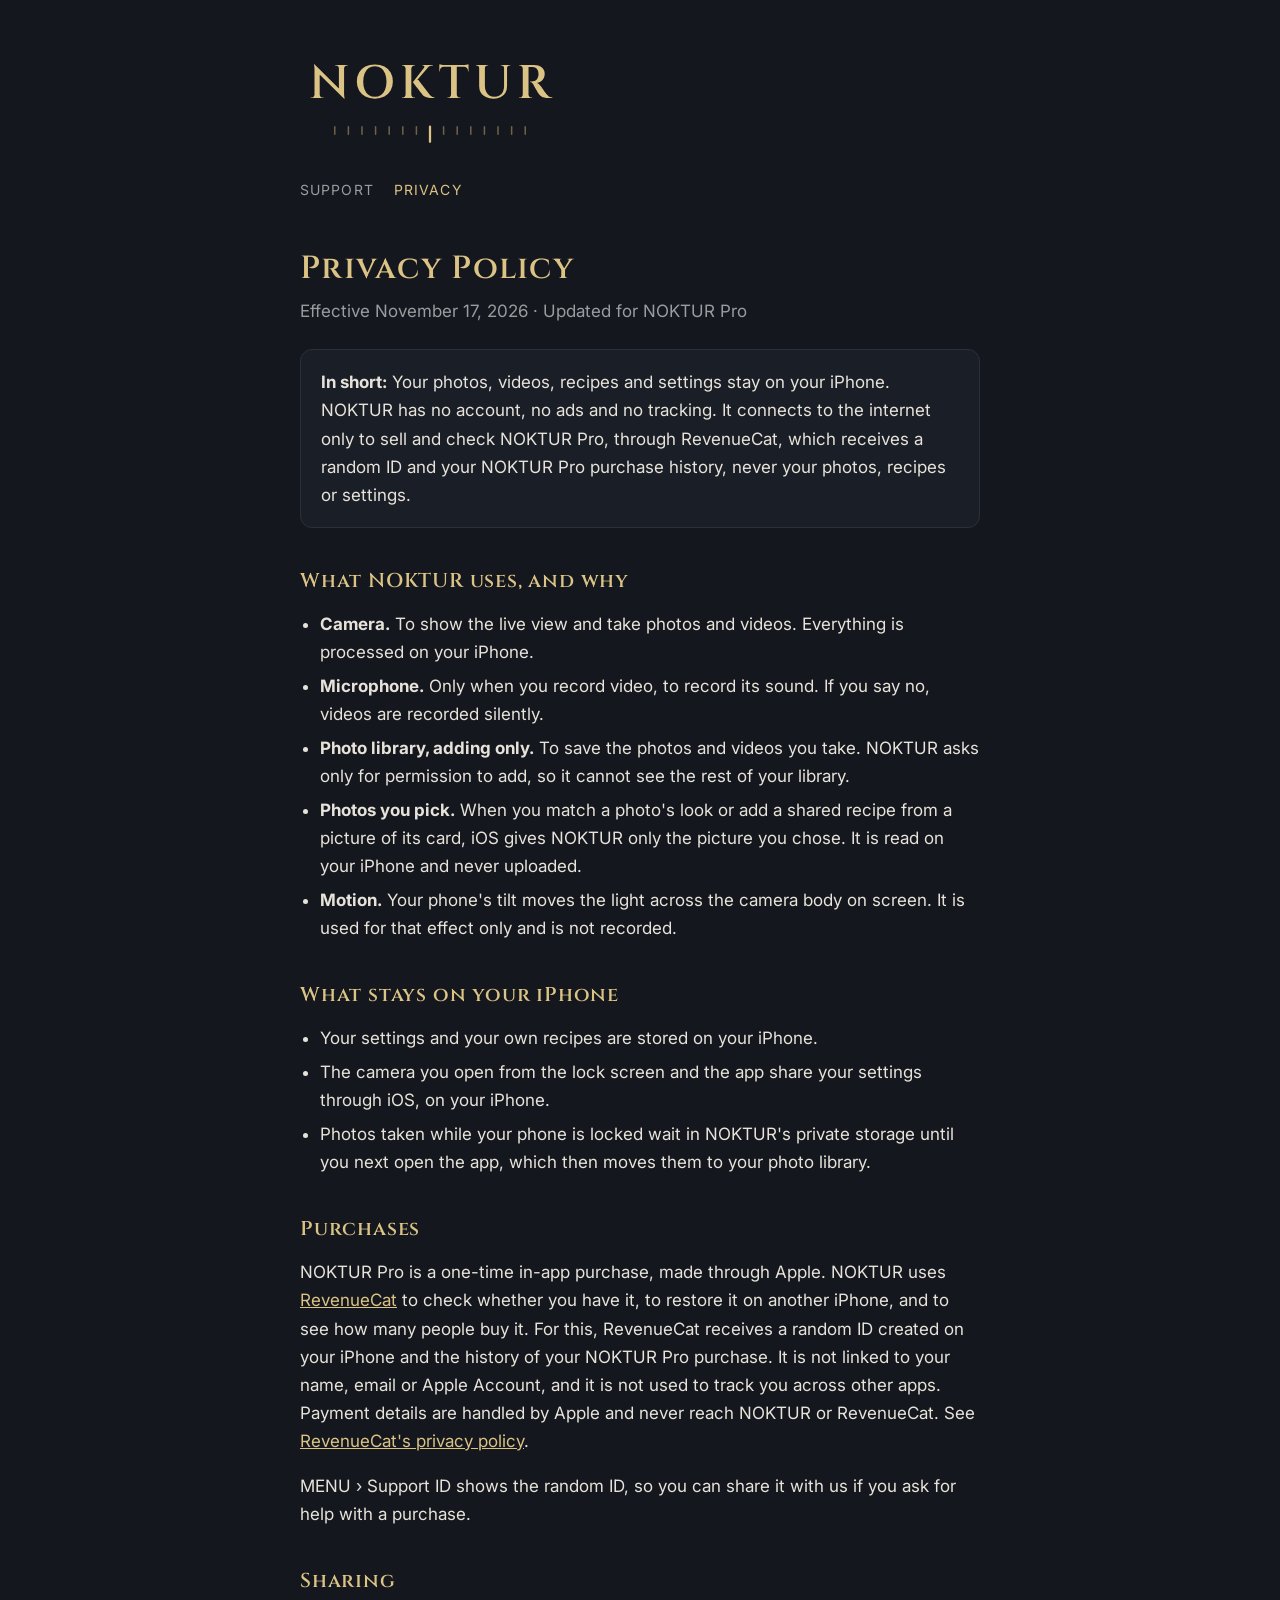
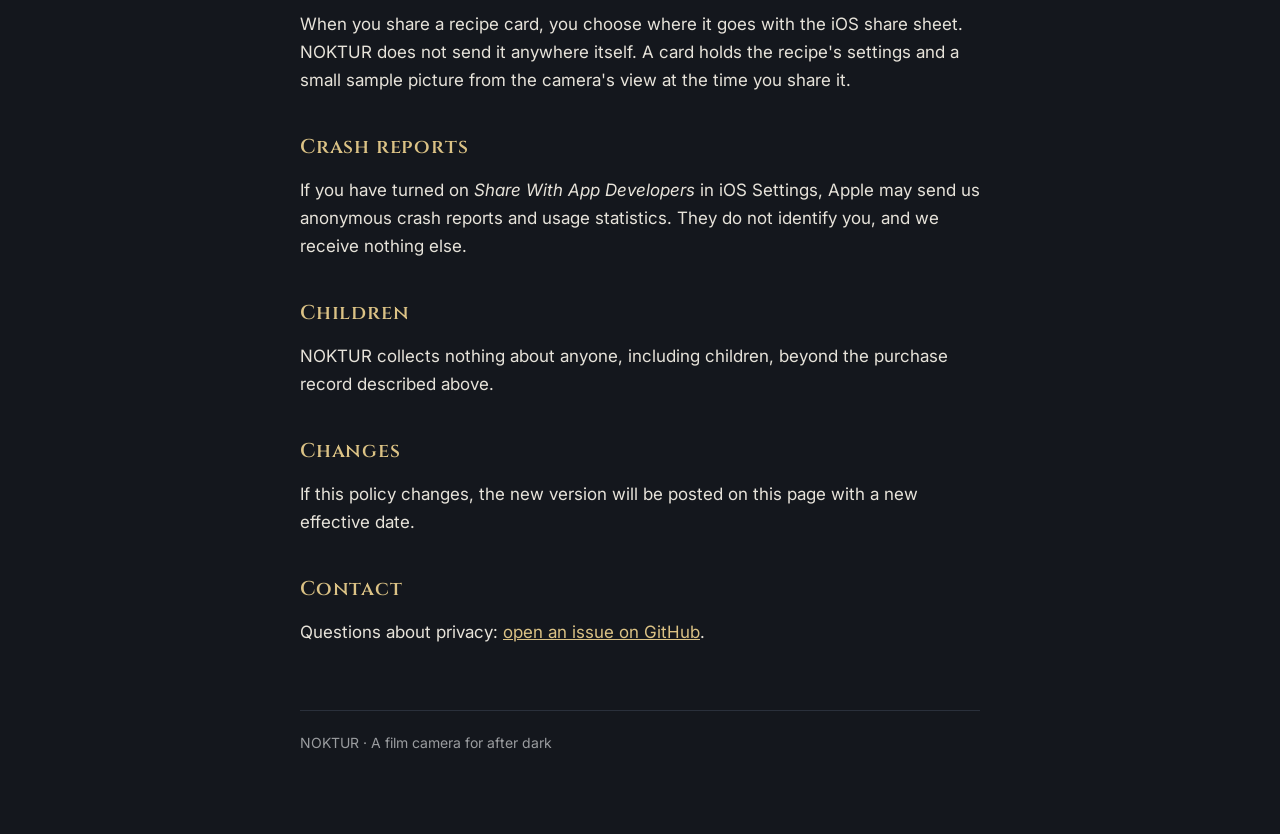
==== privacy/index.html @ 9f929ca4 "Privacy policy: NOKTUR Pro purchases through RevenueCat Co-Authored-By: Claude Opus 5.5 <noreply@ant" ====
<!doctype html>
<html lang="en">
<head>
<meta charset="utf-8">
<meta name="viewport" content="width=device-width, initial-scale=1, viewport-fit=cover">
<title>Privacy Policy · NOKTUR</title>
<meta name="description" content="Your photos, videos, recipes and settings stay on your iPhone. NOKTUR goes online only to sell NOKTUR Pro.">
<link rel="preconnect" href="https://fonts.googleapis.com">
<link rel="stylesheet" href="https://fonts.googleapis.com/css2?family=Cinzel:wght@600&family=Inter:wght@400;600&display=swap">
<link rel="stylesheet" href="../style.css">
</head>
<body>
<main>
  <header>
    <a href="../"><img src="../logo.svg" alt="NOKTUR"></a>
    <nav><a href="../">Support</a><a href="./" aria-current="page">Privacy</a></nav>
  </header>

  <h1>Privacy Policy</h1>
  <p class="lede">Effective November 17, 2026 · Updated for NOKTUR Pro</p>

  <div class="card"><p><strong>In short:</strong> Your photos, videos, recipes and settings stay on your iPhone. NOKTUR has no account, no ads and no tracking. It connects to the internet only to sell and check NOKTUR Pro, through RevenueCat, which receives a random ID and your NOKTUR Pro purchase history, never your photos, recipes or settings.</p></div>

  <h2>What NOKTUR uses, and why</h2>
  <ul>
    <li><strong>Camera.</strong> To show the live view and take photos and videos. Everything is processed on your iPhone.</li>
    <li><strong>Microphone.</strong> Only when you record video, to record its sound. If you say no, videos are recorded silently.</li>
    <li><strong>Photo library, adding only.</strong> To save the photos and videos you take. NOKTUR asks only for permission to add, so it cannot see the rest of your library.</li>
    <li><strong>Photos you pick.</strong> When you match a photo's look or add a shared recipe from a picture of its card, iOS gives NOKTUR only the picture you chose. It is read on your iPhone and never uploaded.</li>
    <li><strong>Motion.</strong> Your phone's tilt moves the light across the camera body on screen. It is used for that effect only and is not recorded.</li>
  </ul>

  <h2>What stays on your iPhone</h2>
  <ul>
    <li>Your settings and your own recipes are stored on your iPhone.</li>
    <li>The camera you open from the lock screen and the app share your settings through iOS, on your iPhone.</li>
    <li>Photos taken while your phone is locked wait in NOKTUR's private storage until you next open the app, which then moves them to your photo library.</li>
  </ul>

  <h2>Purchases</h2>
  <p>NOKTUR Pro is a one-time in-app purchase, made through Apple. NOKTUR uses <a href="https://www.revenuecat.com">RevenueCat</a> to check whether you have it, to restore it on another iPhone, and to see how many people buy it. For this, RevenueCat receives a random ID created on your iPhone and the history of your NOKTUR Pro purchase. It is not linked to your name, email or Apple Account, and it is not used to track you across other apps. Payment details are handled by Apple and never reach NOKTUR or RevenueCat. See <a href="https://www.revenuecat.com/privacy">RevenueCat's privacy policy</a>.</p>
  <p>MENU › Support ID shows the random ID, so you can share it with us if you ask for help with a purchase.</p>

  <h2>Sharing</h2>
  <p>When you share a recipe card, you choose where it goes with the iOS share sheet. NOKTUR does not send it anywhere itself. A card holds the recipe's settings and a small sample picture from the camera's view at the time you share it.</p>

  <h2>Crash reports</h2>
  <p>If you have turned on <em>Share With App Developers</em> in iOS Settings, Apple may send us anonymous crash reports and usage statistics. They do not identify you, and we receive nothing else.</p>

  <h2>Children</h2>
  <p>NOKTUR collects nothing about anyone, including children, beyond the purchase record described above.</p>

  <h2>Changes</h2>
  <p>If this policy changes, the new version will be posted on this page with a new effective date.</p>

  <h2>Contact</h2>
  <p>Questions about privacy: <a href="https://github.com/MastinGood/noktur/issues">open an issue on GitHub</a>.</p>

  <footer>NOKTUR · A film camera for after dark</footer>
</main>
</body>
</html>
---- style.css ----
:root {
  --night: #14171D;
  --panel: #1A1E26;
  --line: #2A303B;
  --gold: #DBC285;
  --scale: #6E6448;
  --text: #E7E3DA;
  --muted: #9A9C9F;
}
* { box-sizing: border-box; }
html { background: var(--night); }
body {
  margin: 0;
  color: var(--text);
  font: 17px/1.65 "Inter", -apple-system, "Segoe UI", sans-serif;
  padding: 56px max(20px, env(safe-area-inset-left)) 80px max(20px, env(safe-area-inset-right));
}
main { max-width: 680px; margin: 0 auto; }
header { display: grid; gap: 18px; justify-items: start; margin-bottom: 48px; }
header img { width: min(260px, 70vw); height: auto; }
nav { display: flex; gap: 20px; font-size: 14px; letter-spacing: .08em; text-transform: uppercase; }
nav a { color: var(--muted); text-decoration: none; }
nav a[aria-current="page"], nav a:hover { color: var(--gold); }
h1, h2 { font-family: "Cinzel", Georgia, serif; font-weight: 600; color: var(--gold); letter-spacing: .04em; line-height: 1.25; }
h1 { font-size: 32px; margin: 0 0 8px; }
h2 { font-size: 20px; margin: 40px 0 8px; }
p, li { color: var(--text); }
.lede { color: var(--muted); margin-top: 0; }
ul { padding-left: 1.2em; }
li { margin: 6px 0; }
a { color: var(--gold); }
.card { background: var(--panel); border: 1px solid var(--line); border-radius: 12px; padding: 18px 20px; margin: 24px 0; }
.card p { margin: 0; }
footer { margin-top: 64px; padding-top: 20px; border-top: 1px solid var(--line); color: var(--muted); font-size: 14px; }
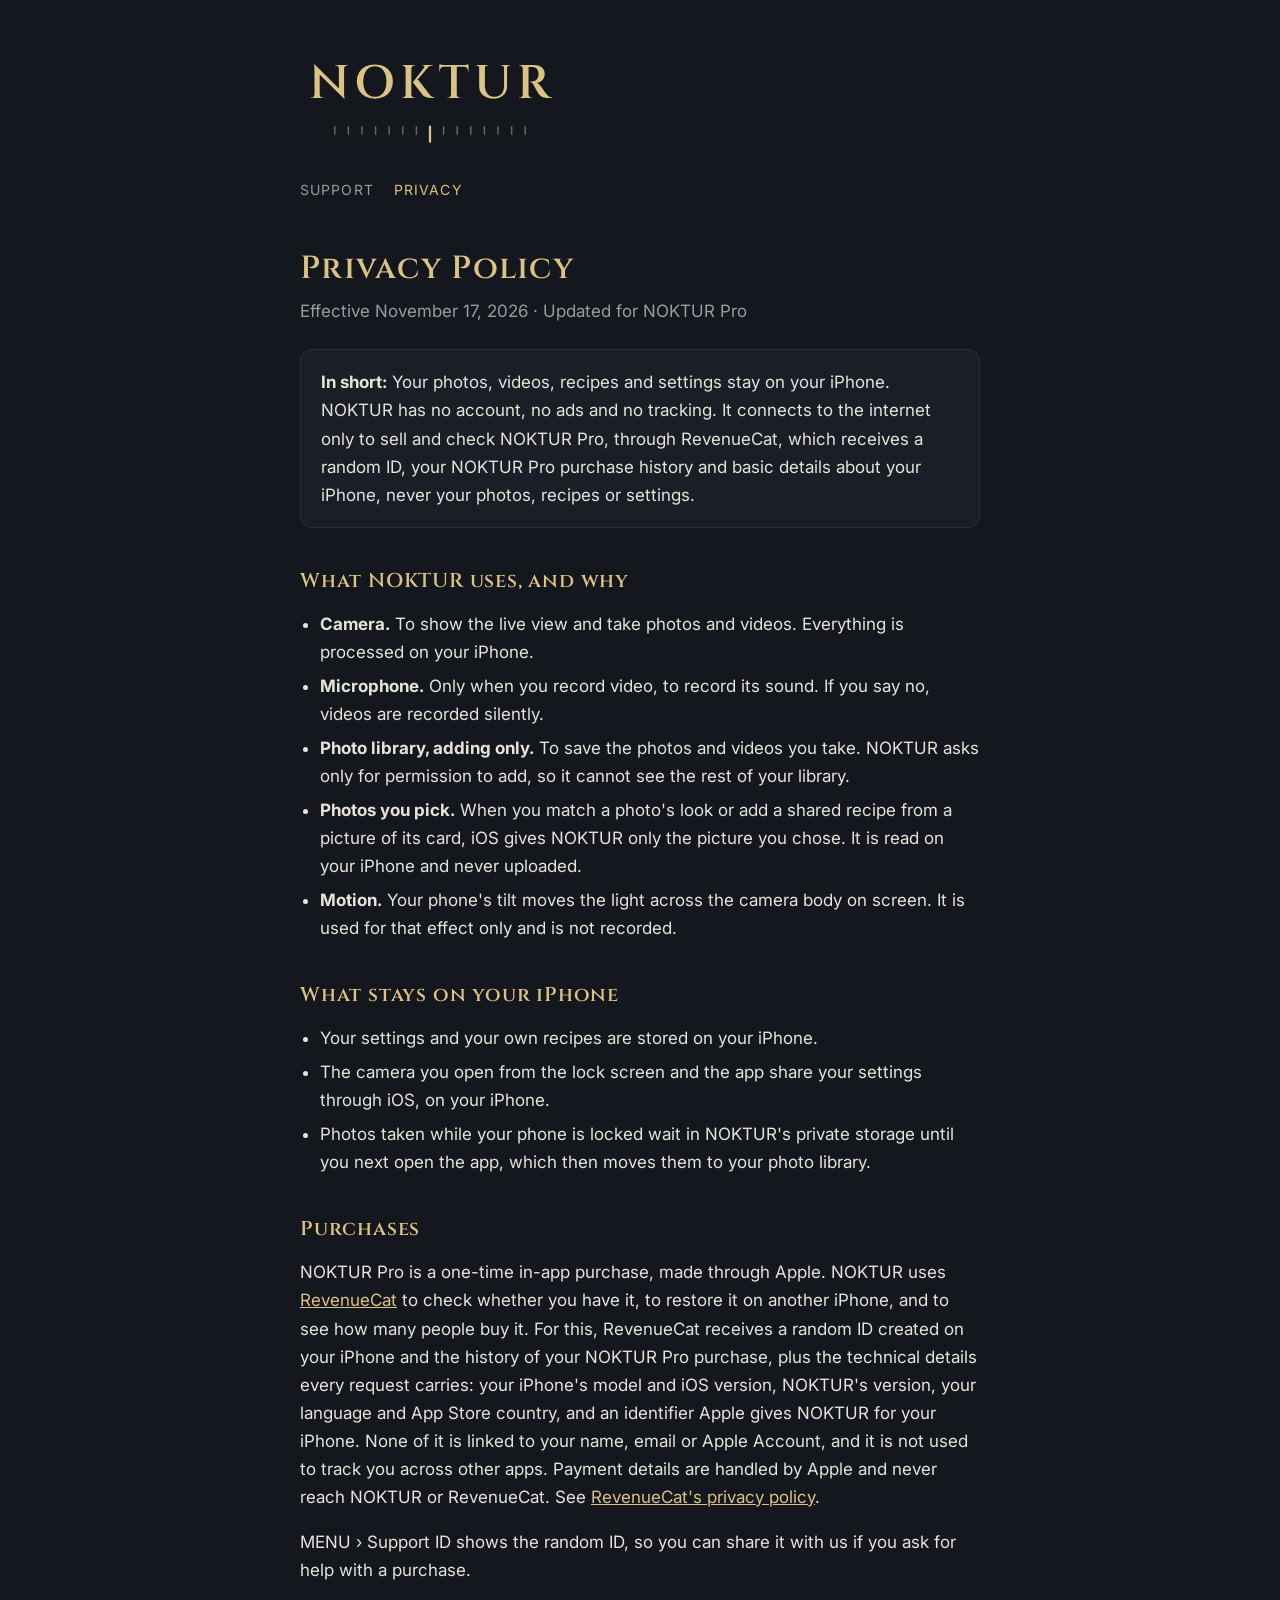
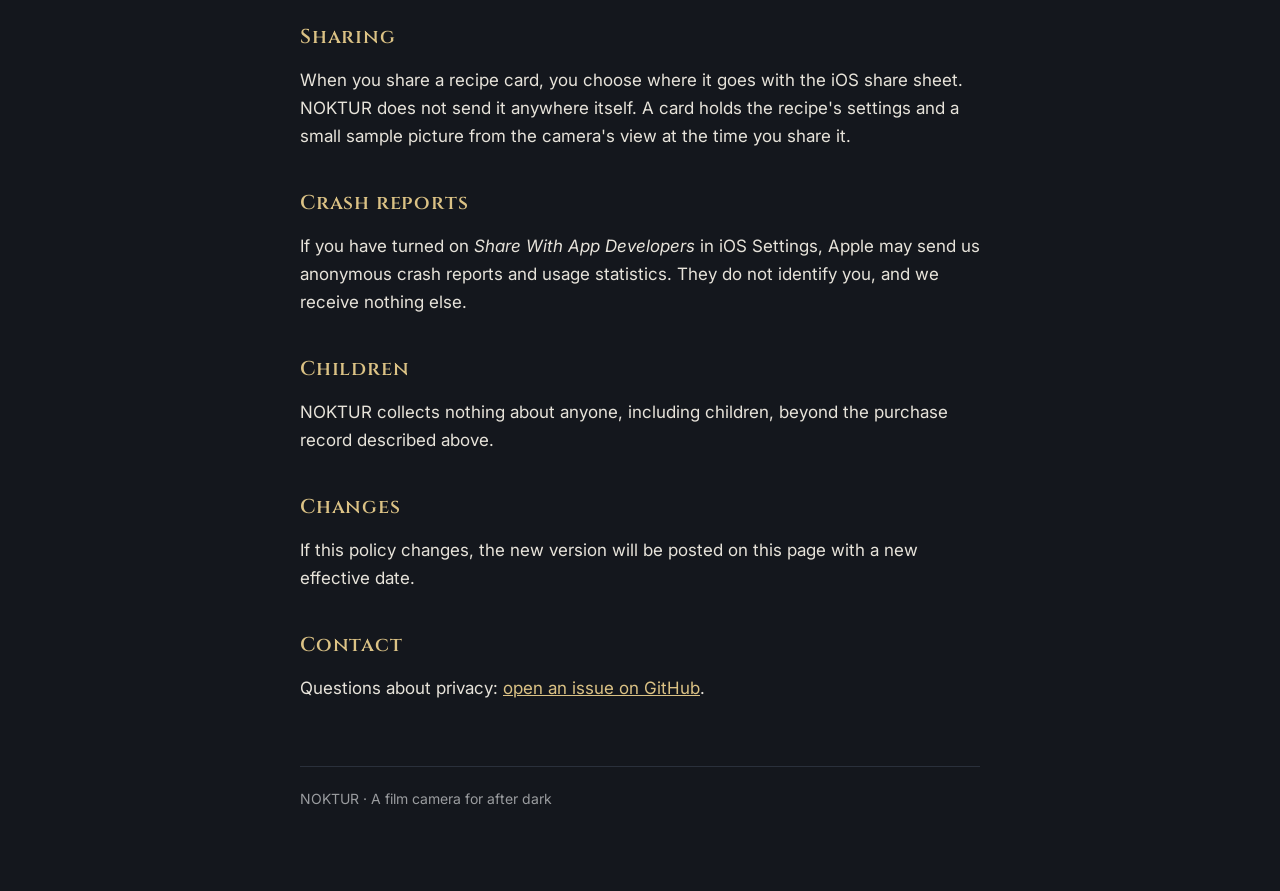
==== commit 5c0e3365: "Privacy policy: the device details RevenueCat receives; support: re-granting Pro Co-Authored-By: Cla" ====
--- a/privacy/index.html
+++ b/privacy/index.html
@@ -19,7 +19,7 @@
   <h1>Privacy Policy</h1>
   <p class="lede">Effective November 17, 2026 · Updated for NOKTUR Pro</p>
 
-  <div class="card"><p><strong>In short:</strong> Your photos, videos, recipes and settings stay on your iPhone. NOKTUR has no account, no ads and no tracking. It connects to the internet only to sell and check NOKTUR Pro, through RevenueCat, which receives a random ID and your NOKTUR Pro purchase history, never your photos, recipes or settings.</p></div>
+  <div class="card"><p><strong>In short:</strong> Your photos, videos, recipes and settings stay on your iPhone. NOKTUR has no account, no ads and no tracking. It connects to the internet only to sell and check NOKTUR Pro, through RevenueCat, which receives a random ID, your NOKTUR Pro purchase history and basic details about your iPhone, never your photos, recipes or settings.</p></div>
 
   <h2>What NOKTUR uses, and why</h2>
   <ul>
@@ -38,7 +38,7 @@
   </ul>
 
   <h2>Purchases</h2>
-  <p>NOKTUR Pro is a one-time in-app purchase, made through Apple. NOKTUR uses <a href="https://www.revenuecat.com">RevenueCat</a> to check whether you have it, to restore it on another iPhone, and to see how many people buy it. For this, RevenueCat receives a random ID created on your iPhone and the history of your NOKTUR Pro purchase. It is not linked to your name, email or Apple Account, and it is not used to track you across other apps. Payment details are handled by Apple and never reach NOKTUR or RevenueCat. See <a href="https://www.revenuecat.com/privacy">RevenueCat's privacy policy</a>.</p>
+  <p>NOKTUR Pro is a one-time in-app purchase, made through Apple. NOKTUR uses <a href="https://www.revenuecat.com">RevenueCat</a> to check whether you have it, to restore it on another iPhone, and to see how many people buy it. For this, RevenueCat receives a random ID created on your iPhone and the history of your NOKTUR Pro purchase, plus the technical details every request carries: your iPhone's model and iOS version, NOKTUR's version, your language and App Store country, and an identifier Apple gives NOKTUR for your iPhone. None of it is linked to your name, email or Apple Account, and it is not used to track you across other apps. Payment details are handled by Apple and never reach NOKTUR or RevenueCat. See <a href="https://www.revenuecat.com/privacy">RevenueCat's privacy policy</a>.</p>
   <p>MENU › Support ID shows the random ID, so you can share it with us if you ask for help with a purchase.</p>
 
   <h2>Sharing</h2>
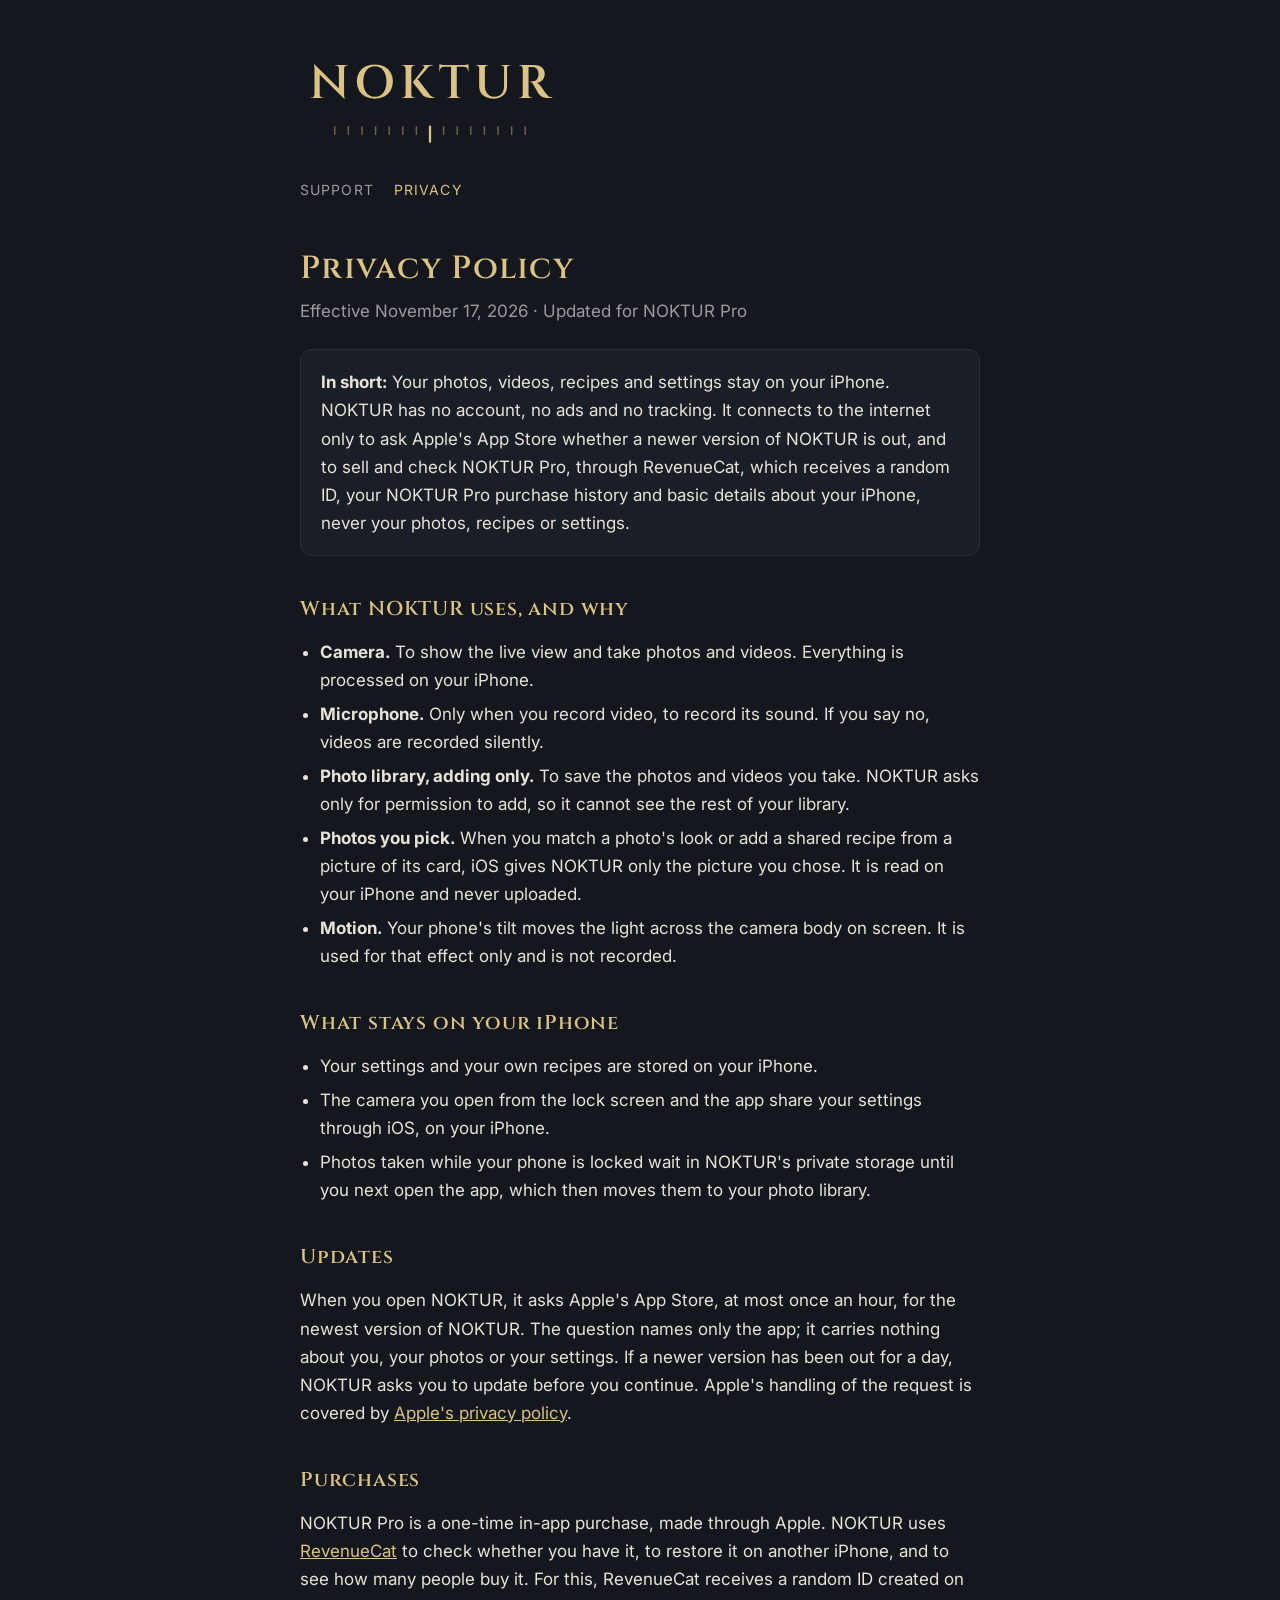
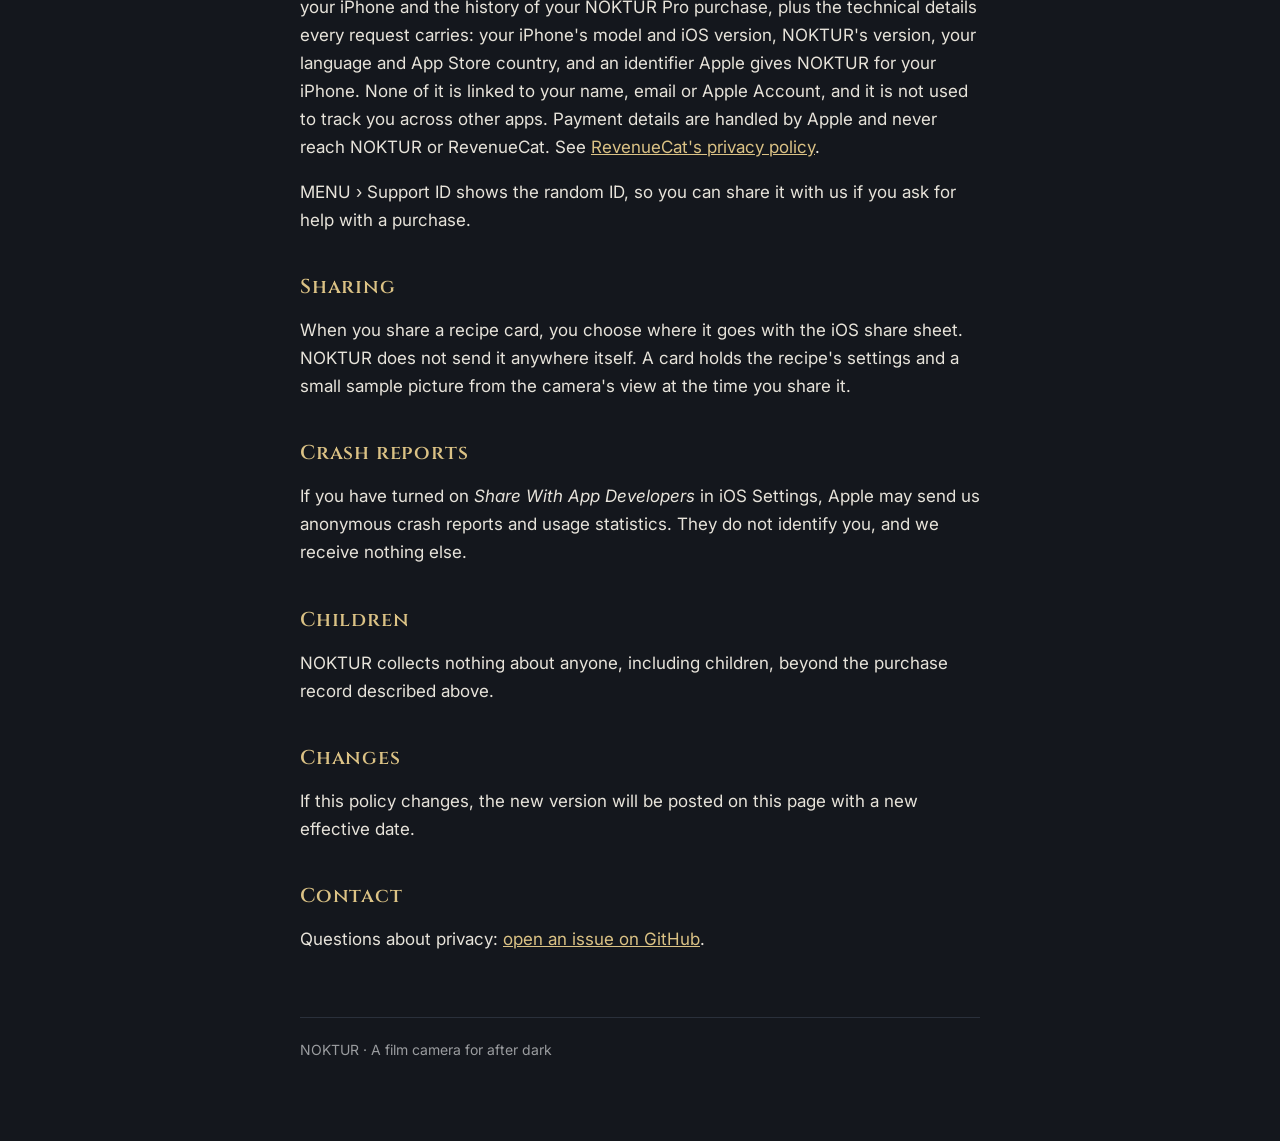
==== commit e91bedf0: "Privacy policy: NOKTUR asks the App Store for a newer version" ====
--- a/privacy/index.html
+++ b/privacy/index.html
@@ -19,7 +19,7 @@
   <h1>Privacy Policy</h1>
   <p class="lede">Effective November 17, 2026 · Updated for NOKTUR Pro</p>
 
-  <div class="card"><p><strong>In short:</strong> Your photos, videos, recipes and settings stay on your iPhone. NOKTUR has no account, no ads and no tracking. It connects to the internet only to sell and check NOKTUR Pro, through RevenueCat, which receives a random ID, your NOKTUR Pro purchase history and basic details about your iPhone, never your photos, recipes or settings.</p></div>
+  <div class="card"><p><strong>In short:</strong> Your photos, videos, recipes and settings stay on your iPhone. NOKTUR has no account, no ads and no tracking. It connects to the internet only to ask Apple's App Store whether a newer version of NOKTUR is out, and to sell and check NOKTUR Pro, through RevenueCat, which receives a random ID, your NOKTUR Pro purchase history and basic details about your iPhone, never your photos, recipes or settings.</p></div>
 
   <h2>What NOKTUR uses, and why</h2>
   <ul>
@@ -36,6 +36,9 @@
     <li>The camera you open from the lock screen and the app share your settings through iOS, on your iPhone.</li>
     <li>Photos taken while your phone is locked wait in NOKTUR's private storage until you next open the app, which then moves them to your photo library.</li>
   </ul>
+
+  <h2>Updates</h2>
+  <p>When you open NOKTUR, it asks Apple's App Store, at most once an hour, for the newest version of NOKTUR. The question names only the app; it carries nothing about you, your photos or your settings. If a newer version has been out for a day, NOKTUR asks you to update before you continue. Apple's handling of the request is covered by <a href="https://www.apple.com/legal/privacy/">Apple's privacy policy</a>.</p>
 
   <h2>Purchases</h2>
   <p>NOKTUR Pro is a one-time in-app purchase, made through Apple. NOKTUR uses <a href="https://www.revenuecat.com">RevenueCat</a> to check whether you have it, to restore it on another iPhone, and to see how many people buy it. For this, RevenueCat receives a random ID created on your iPhone and the history of your NOKTUR Pro purchase, plus the technical details every request carries: your iPhone's model and iOS version, NOKTUR's version, your language and App Store country, and an identifier Apple gives NOKTUR for your iPhone. None of it is linked to your name, email or Apple Account, and it is not used to track you across other apps. Payment details are handled by Apple and never reach NOKTUR or RevenueCat. See <a href="https://www.revenuecat.com/privacy">RevenueCat's privacy policy</a>.</p>
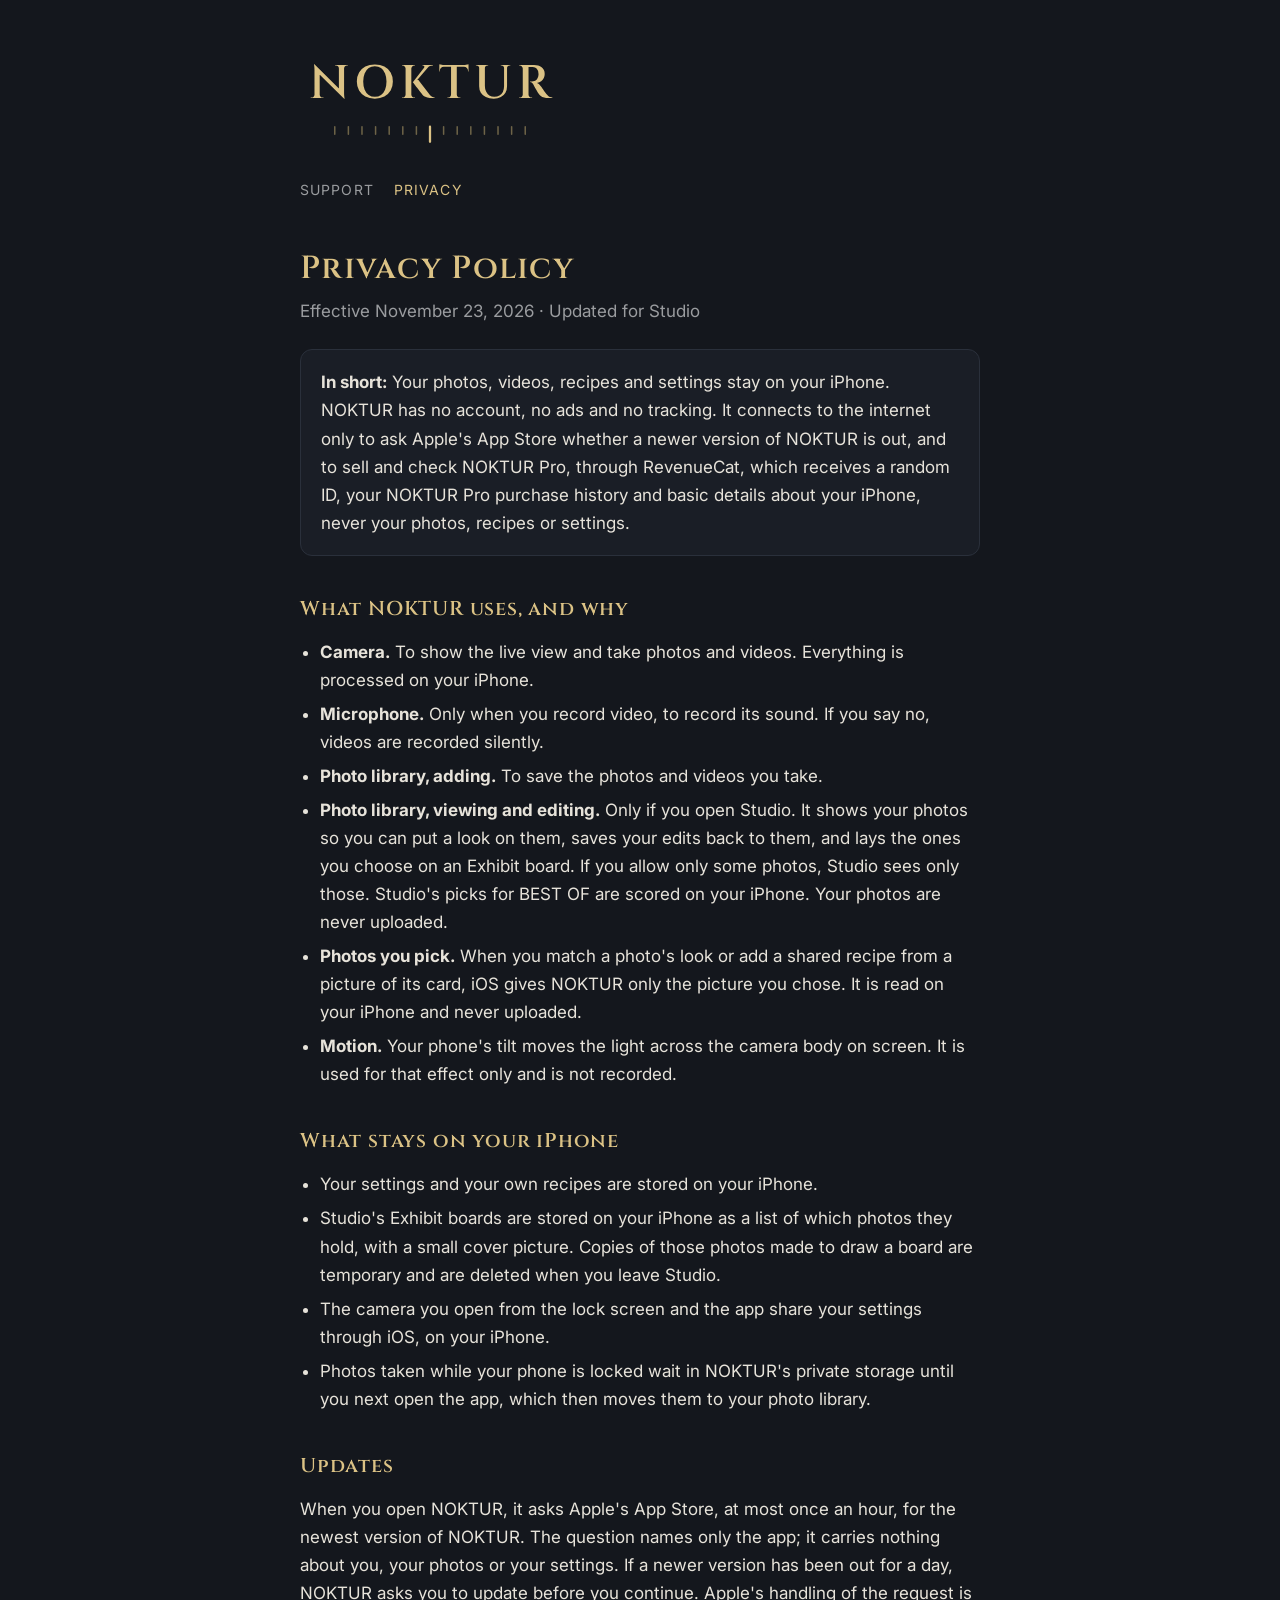
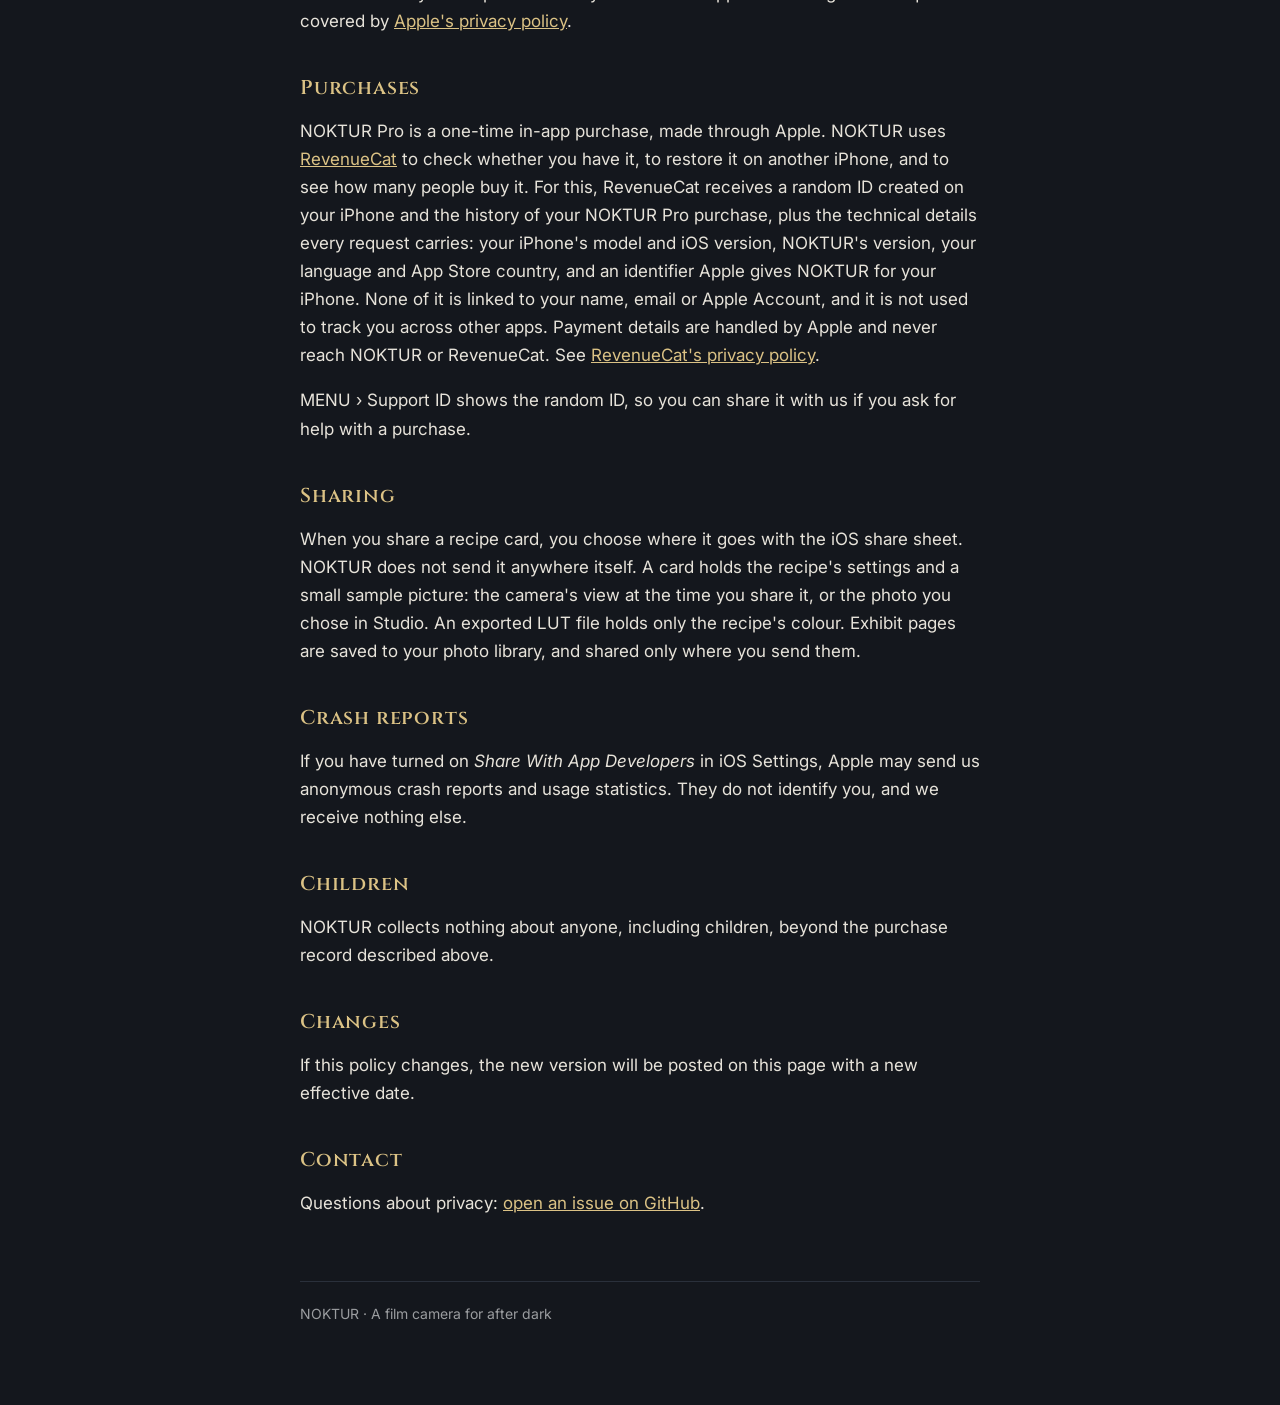
==== commit 83338d25: "Privacy policy: Studio views and edits the photo library on the iPhone Co-Authored-By: Claude Opus 5" ====
--- a/privacy/index.html
+++ b/privacy/index.html
@@ -17,7 +17,7 @@
   </header>
 
   <h1>Privacy Policy</h1>
-  <p class="lede">Effective November 17, 2026 · Updated for NOKTUR Pro</p>
+  <p class="lede">Effective November 23, 2026 · Updated for Studio</p>
 
   <div class="card"><p><strong>In short:</strong> Your photos, videos, recipes and settings stay on your iPhone. NOKTUR has no account, no ads and no tracking. It connects to the internet only to ask Apple's App Store whether a newer version of NOKTUR is out, and to sell and check NOKTUR Pro, through RevenueCat, which receives a random ID, your NOKTUR Pro purchase history and basic details about your iPhone, never your photos, recipes or settings.</p></div>
 
@@ -25,7 +25,8 @@
   <ul>
     <li><strong>Camera.</strong> To show the live view and take photos and videos. Everything is processed on your iPhone.</li>
     <li><strong>Microphone.</strong> Only when you record video, to record its sound. If you say no, videos are recorded silently.</li>
-    <li><strong>Photo library, adding only.</strong> To save the photos and videos you take. NOKTUR asks only for permission to add, so it cannot see the rest of your library.</li>
+    <li><strong>Photo library, adding.</strong> To save the photos and videos you take.</li>
+    <li><strong>Photo library, viewing and editing.</strong> Only if you open Studio. It shows your photos so you can put a look on them, saves your edits back to them, and lays the ones you choose on an Exhibit board. If you allow only some photos, Studio sees only those. Studio's picks for BEST OF are scored on your iPhone. Your photos are never uploaded.</li>
     <li><strong>Photos you pick.</strong> When you match a photo's look or add a shared recipe from a picture of its card, iOS gives NOKTUR only the picture you chose. It is read on your iPhone and never uploaded.</li>
     <li><strong>Motion.</strong> Your phone's tilt moves the light across the camera body on screen. It is used for that effect only and is not recorded.</li>
   </ul>
@@ -33,6 +34,7 @@
   <h2>What stays on your iPhone</h2>
   <ul>
     <li>Your settings and your own recipes are stored on your iPhone.</li>
+    <li>Studio's Exhibit boards are stored on your iPhone as a list of which photos they hold, with a small cover picture. Copies of those photos made to draw a board are temporary and are deleted when you leave Studio.</li>
     <li>The camera you open from the lock screen and the app share your settings through iOS, on your iPhone.</li>
     <li>Photos taken while your phone is locked wait in NOKTUR's private storage until you next open the app, which then moves them to your photo library.</li>
   </ul>
@@ -45,7 +47,7 @@
   <p>MENU › Support ID shows the random ID, so you can share it with us if you ask for help with a purchase.</p>
 
   <h2>Sharing</h2>
-  <p>When you share a recipe card, you choose where it goes with the iOS share sheet. NOKTUR does not send it anywhere itself. A card holds the recipe's settings and a small sample picture from the camera's view at the time you share it.</p>
+  <p>When you share a recipe card, you choose where it goes with the iOS share sheet. NOKTUR does not send it anywhere itself. A card holds the recipe's settings and a small sample picture: the camera's view at the time you share it, or the photo you chose in Studio. An exported LUT file holds only the recipe's colour. Exhibit pages are saved to your photo library, and shared only where you send them.</p>
 
   <h2>Crash reports</h2>
   <p>If you have turned on <em>Share With App Developers</em> in iOS Settings, Apple may send us anonymous crash reports and usage statistics. They do not identify you, and we receive nothing else.</p>
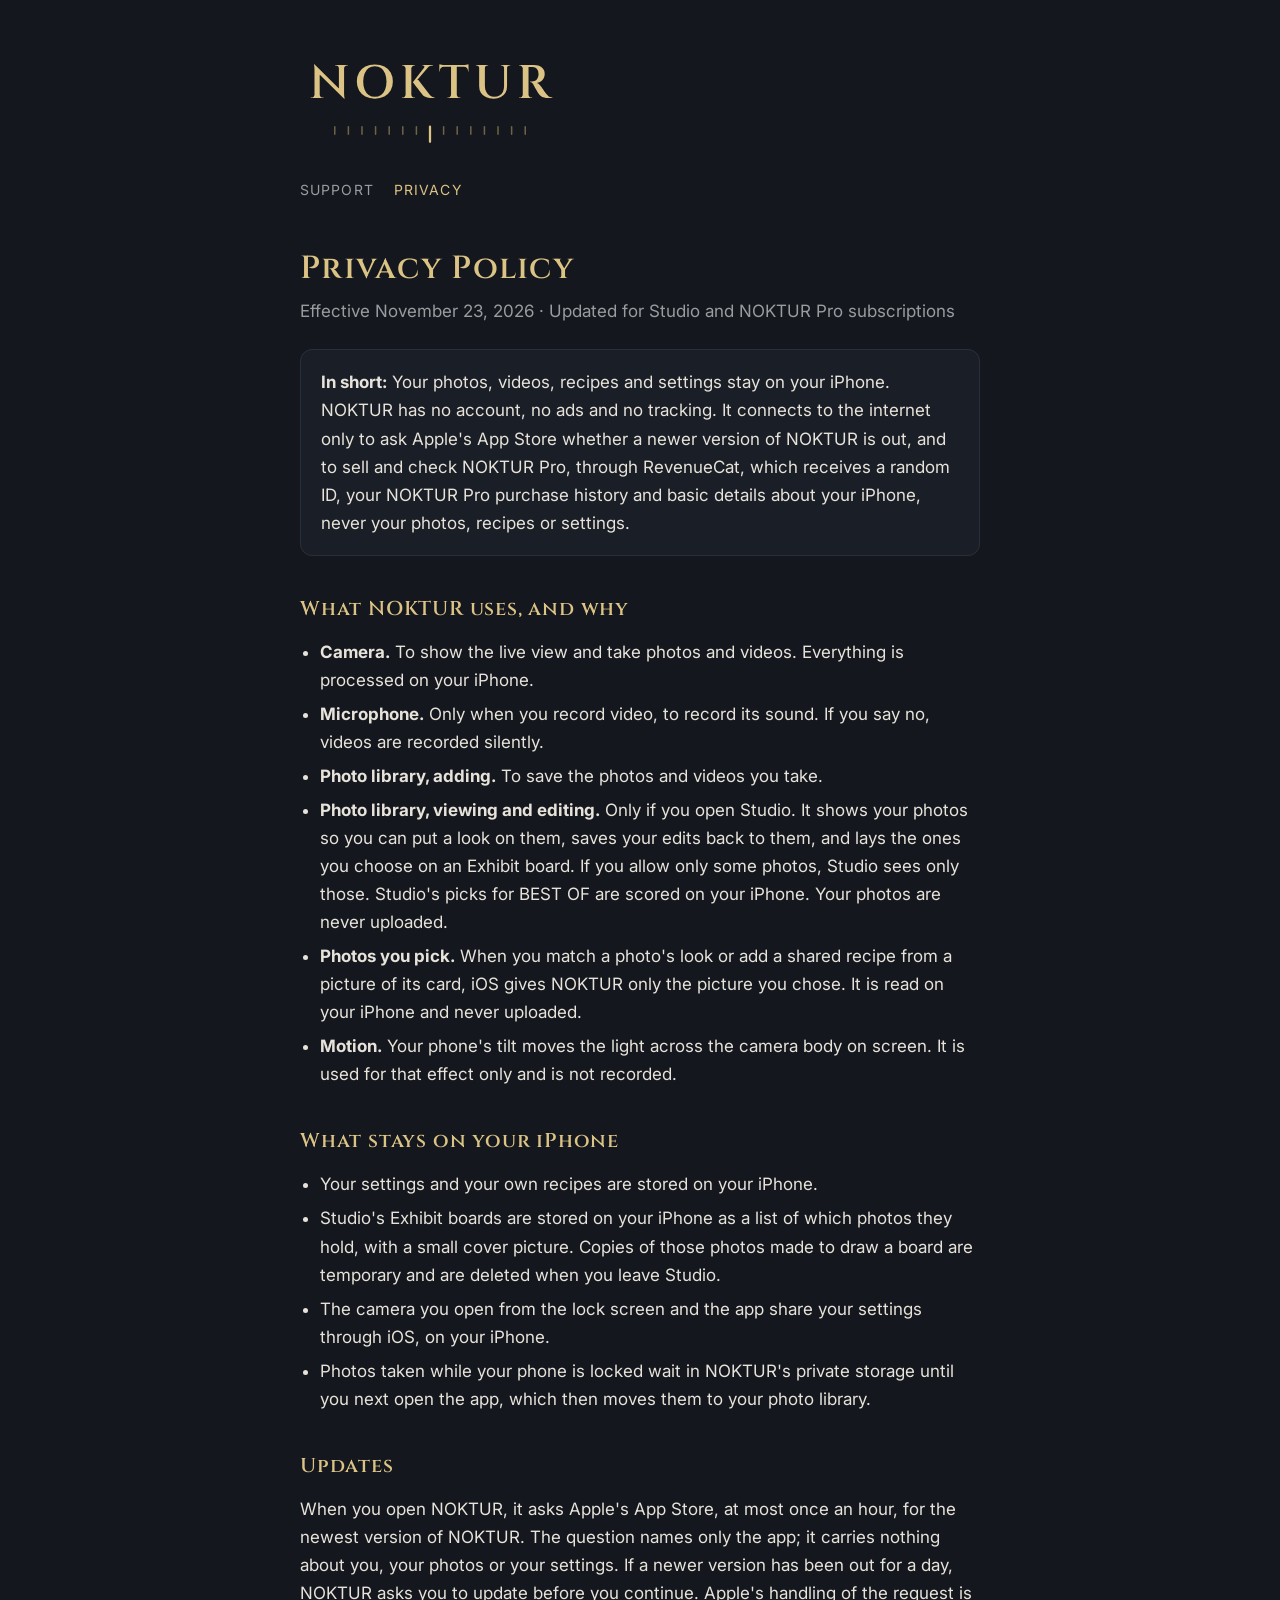
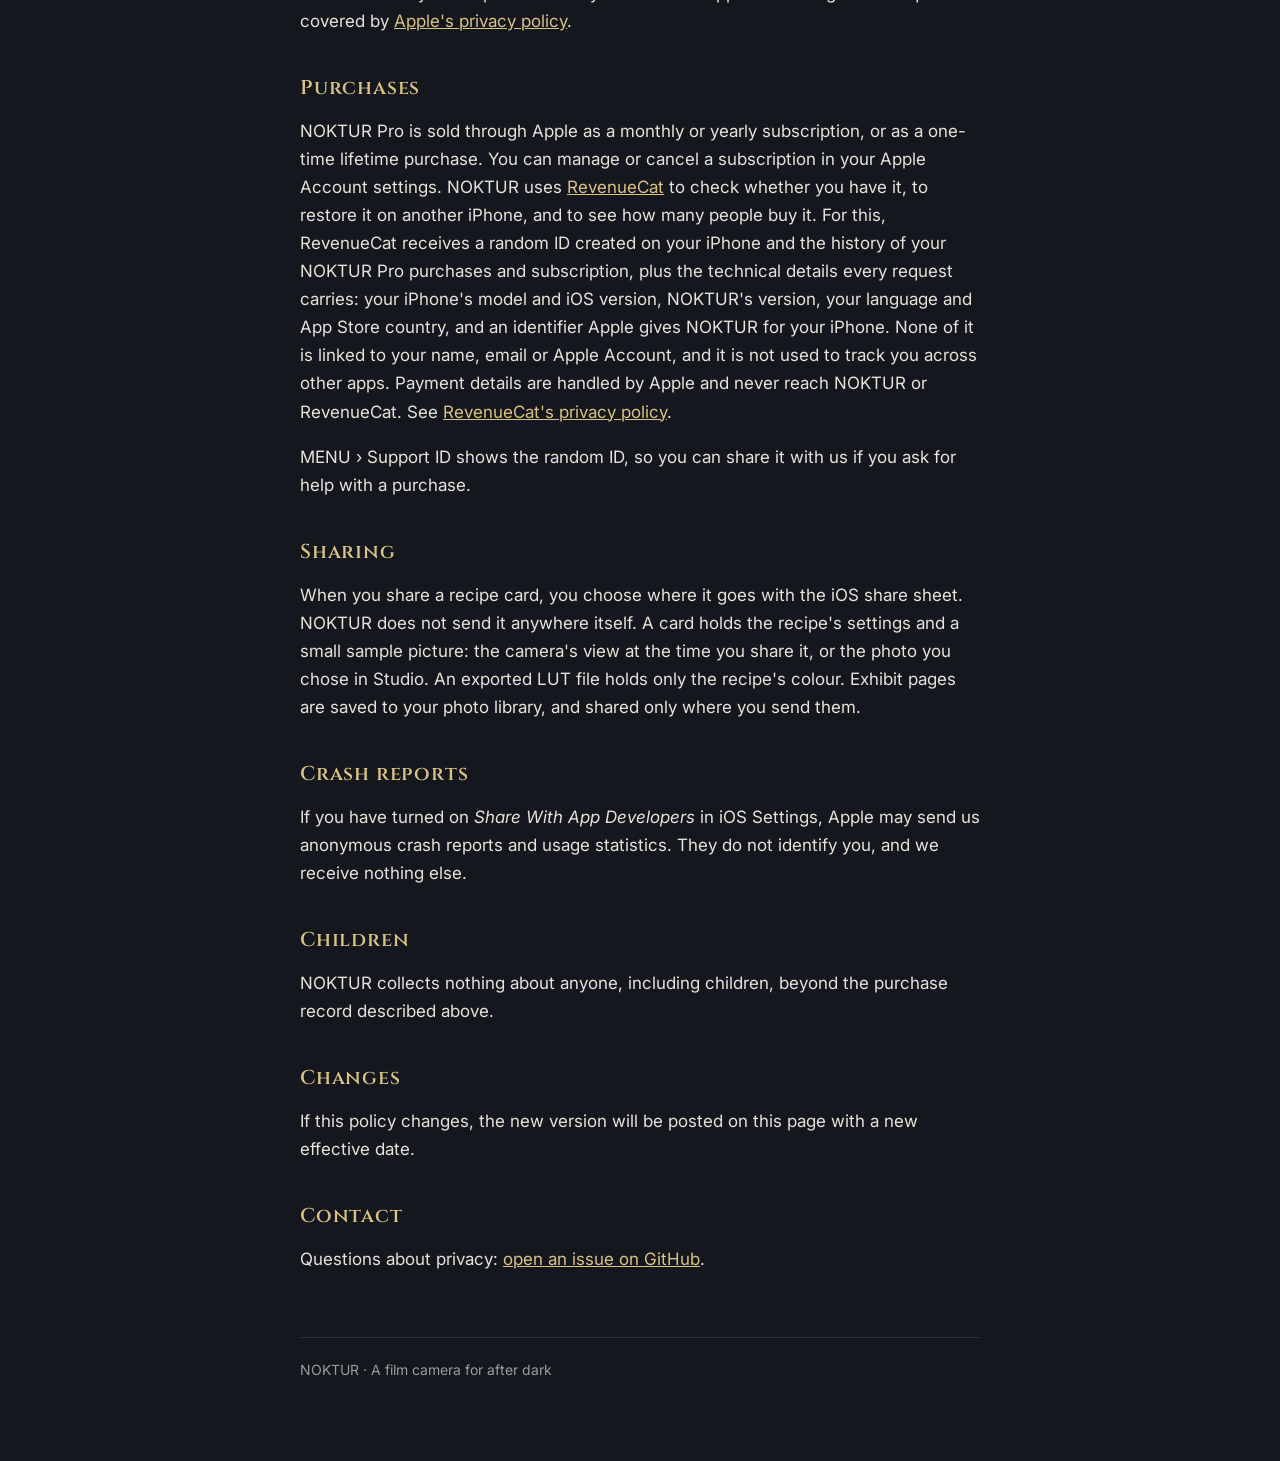
==== commit 92398897: "Privacy policy: NOKTUR Pro is a subscription or a lifetime purchase Co-Authored-By: Claude Opus 5.5 " ====
--- a/privacy/index.html
+++ b/privacy/index.html
@@ -17,7 +17,7 @@
   </header>
 
   <h1>Privacy Policy</h1>
-  <p class="lede">Effective November 23, 2026 · Updated for Studio</p>
+  <p class="lede">Effective November 23, 2026 · Updated for Studio and NOKTUR Pro subscriptions</p>
 
   <div class="card"><p><strong>In short:</strong> Your photos, videos, recipes and settings stay on your iPhone. NOKTUR has no account, no ads and no tracking. It connects to the internet only to ask Apple's App Store whether a newer version of NOKTUR is out, and to sell and check NOKTUR Pro, through RevenueCat, which receives a random ID, your NOKTUR Pro purchase history and basic details about your iPhone, never your photos, recipes or settings.</p></div>
 
@@ -43,7 +43,7 @@
   <p>When you open NOKTUR, it asks Apple's App Store, at most once an hour, for the newest version of NOKTUR. The question names only the app; it carries nothing about you, your photos or your settings. If a newer version has been out for a day, NOKTUR asks you to update before you continue. Apple's handling of the request is covered by <a href="https://www.apple.com/legal/privacy/">Apple's privacy policy</a>.</p>
 
   <h2>Purchases</h2>
-  <p>NOKTUR Pro is a one-time in-app purchase, made through Apple. NOKTUR uses <a href="https://www.revenuecat.com">RevenueCat</a> to check whether you have it, to restore it on another iPhone, and to see how many people buy it. For this, RevenueCat receives a random ID created on your iPhone and the history of your NOKTUR Pro purchase, plus the technical details every request carries: your iPhone's model and iOS version, NOKTUR's version, your language and App Store country, and an identifier Apple gives NOKTUR for your iPhone. None of it is linked to your name, email or Apple Account, and it is not used to track you across other apps. Payment details are handled by Apple and never reach NOKTUR or RevenueCat. See <a href="https://www.revenuecat.com/privacy">RevenueCat's privacy policy</a>.</p>
+  <p>NOKTUR Pro is sold through Apple as a monthly or yearly subscription, or as a one-time lifetime purchase. You can manage or cancel a subscription in your Apple Account settings. NOKTUR uses <a href="https://www.revenuecat.com">RevenueCat</a> to check whether you have it, to restore it on another iPhone, and to see how many people buy it. For this, RevenueCat receives a random ID created on your iPhone and the history of your NOKTUR Pro purchases and subscription, plus the technical details every request carries: your iPhone's model and iOS version, NOKTUR's version, your language and App Store country, and an identifier Apple gives NOKTUR for your iPhone. None of it is linked to your name, email or Apple Account, and it is not used to track you across other apps. Payment details are handled by Apple and never reach NOKTUR or RevenueCat. See <a href="https://www.revenuecat.com/privacy">RevenueCat's privacy policy</a>.</p>
   <p>MENU › Support ID shows the random ID, so you can share it with us if you ask for help with a purchase.</p>
 
   <h2>Sharing</h2>
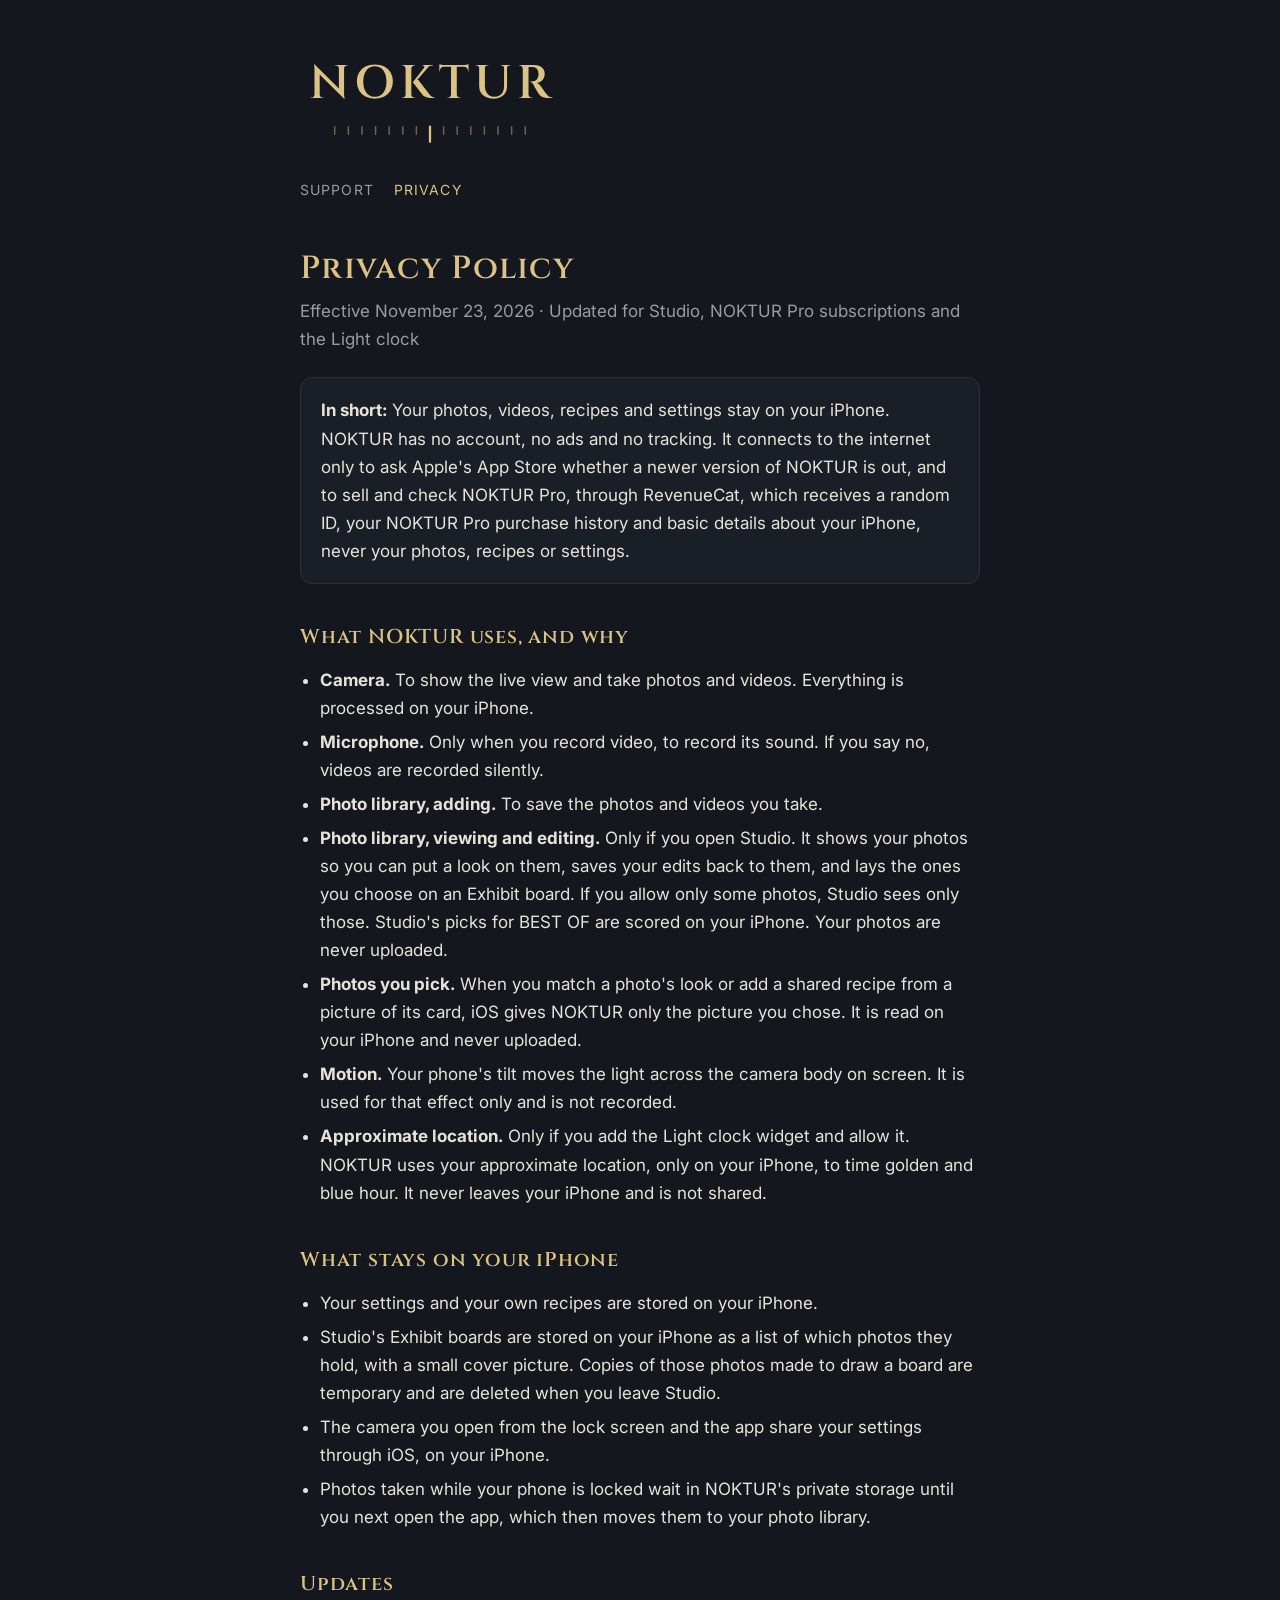
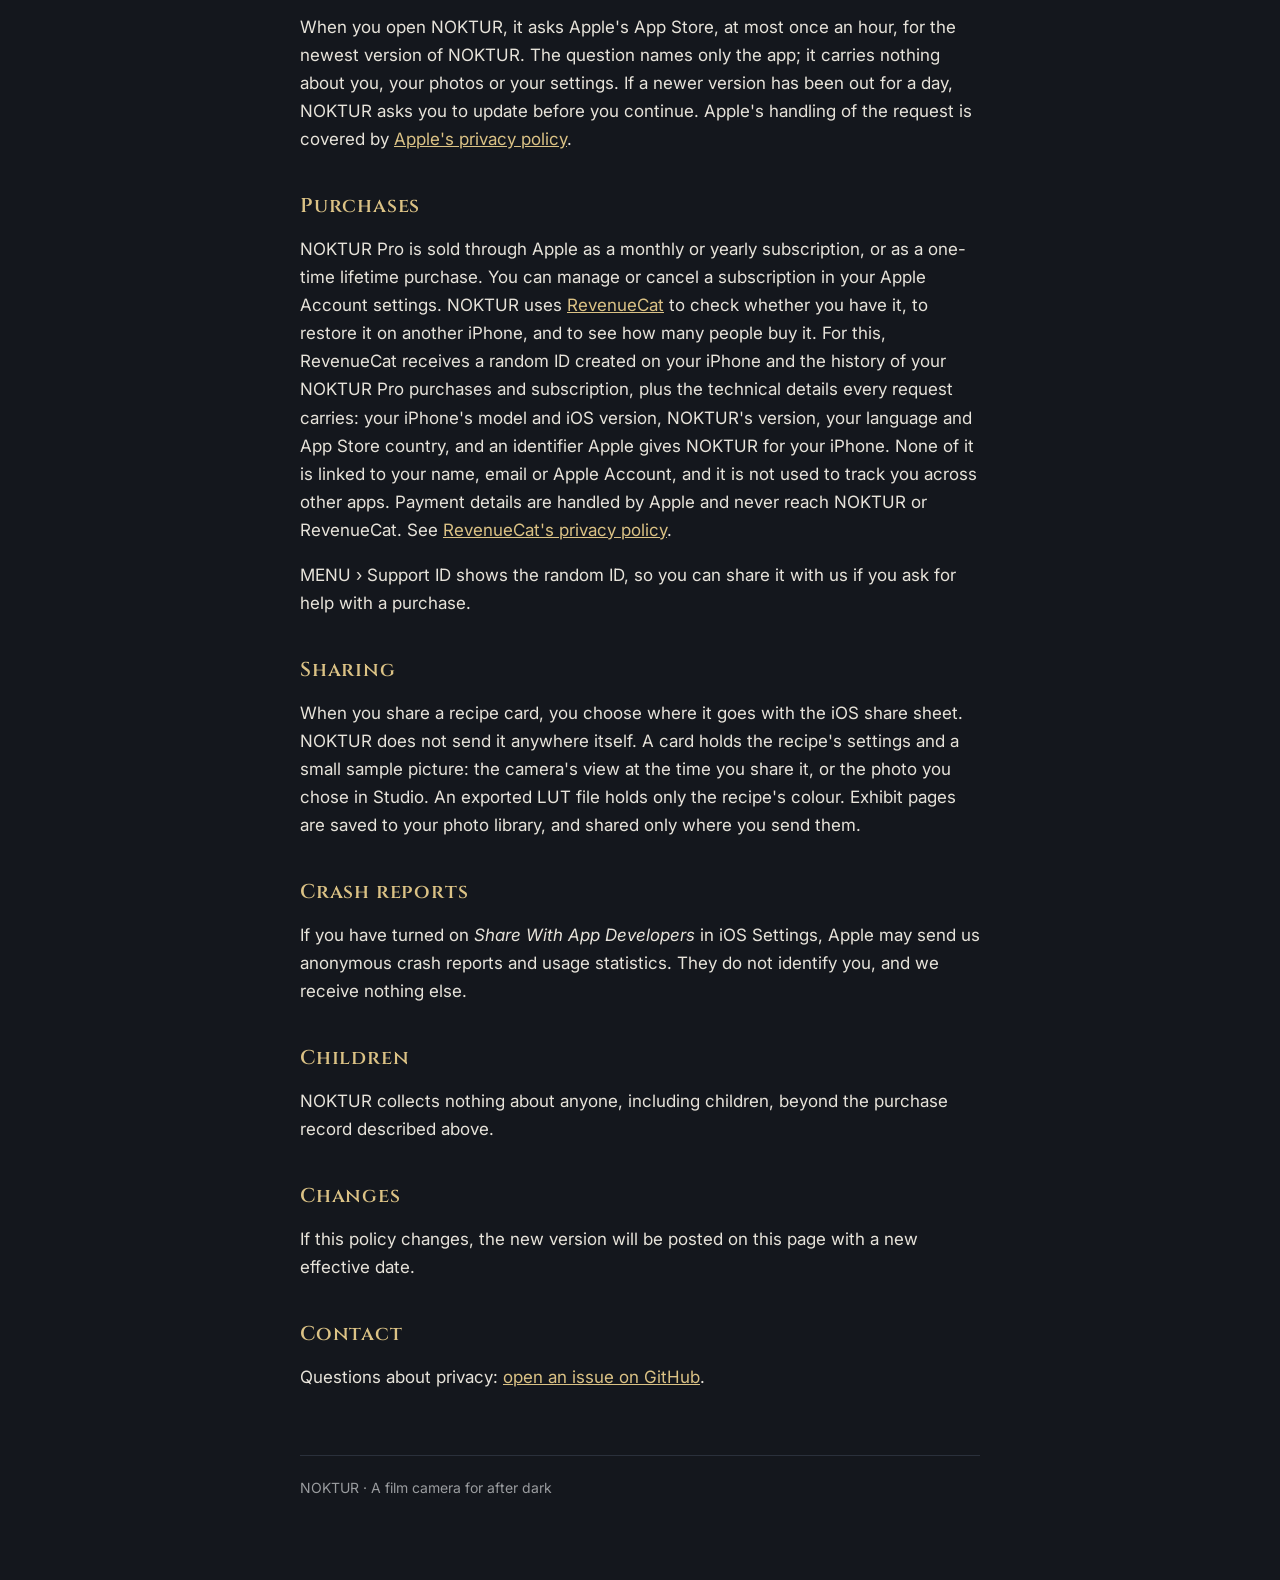
==== commit 2baf0467: "privacy: approximate location for the Light clock, on the phone only Co-Authored-By: Claude Opus 5.5" ====
--- a/privacy/index.html
+++ b/privacy/index.html
@@ -17,7 +17,7 @@
   </header>
 
   <h1>Privacy Policy</h1>
-  <p class="lede">Effective November 23, 2026 · Updated for Studio and NOKTUR Pro subscriptions</p>
+  <p class="lede">Effective November 23, 2026 · Updated for Studio, NOKTUR Pro subscriptions and the Light clock</p>
 
   <div class="card"><p><strong>In short:</strong> Your photos, videos, recipes and settings stay on your iPhone. NOKTUR has no account, no ads and no tracking. It connects to the internet only to ask Apple's App Store whether a newer version of NOKTUR is out, and to sell and check NOKTUR Pro, through RevenueCat, which receives a random ID, your NOKTUR Pro purchase history and basic details about your iPhone, never your photos, recipes or settings.</p></div>
 
@@ -29,6 +29,7 @@
     <li><strong>Photo library, viewing and editing.</strong> Only if you open Studio. It shows your photos so you can put a look on them, saves your edits back to them, and lays the ones you choose on an Exhibit board. If you allow only some photos, Studio sees only those. Studio's picks for BEST OF are scored on your iPhone. Your photos are never uploaded.</li>
     <li><strong>Photos you pick.</strong> When you match a photo's look or add a shared recipe from a picture of its card, iOS gives NOKTUR only the picture you chose. It is read on your iPhone and never uploaded.</li>
     <li><strong>Motion.</strong> Your phone's tilt moves the light across the camera body on screen. It is used for that effect only and is not recorded.</li>
+    <li><strong>Approximate location.</strong> Only if you add the Light clock widget and allow it. NOKTUR uses your approximate location, only on your iPhone, to time golden and blue hour. It never leaves your iPhone and is not shared.</li>
   </ul>
 
   <h2>What stays on your iPhone</h2>
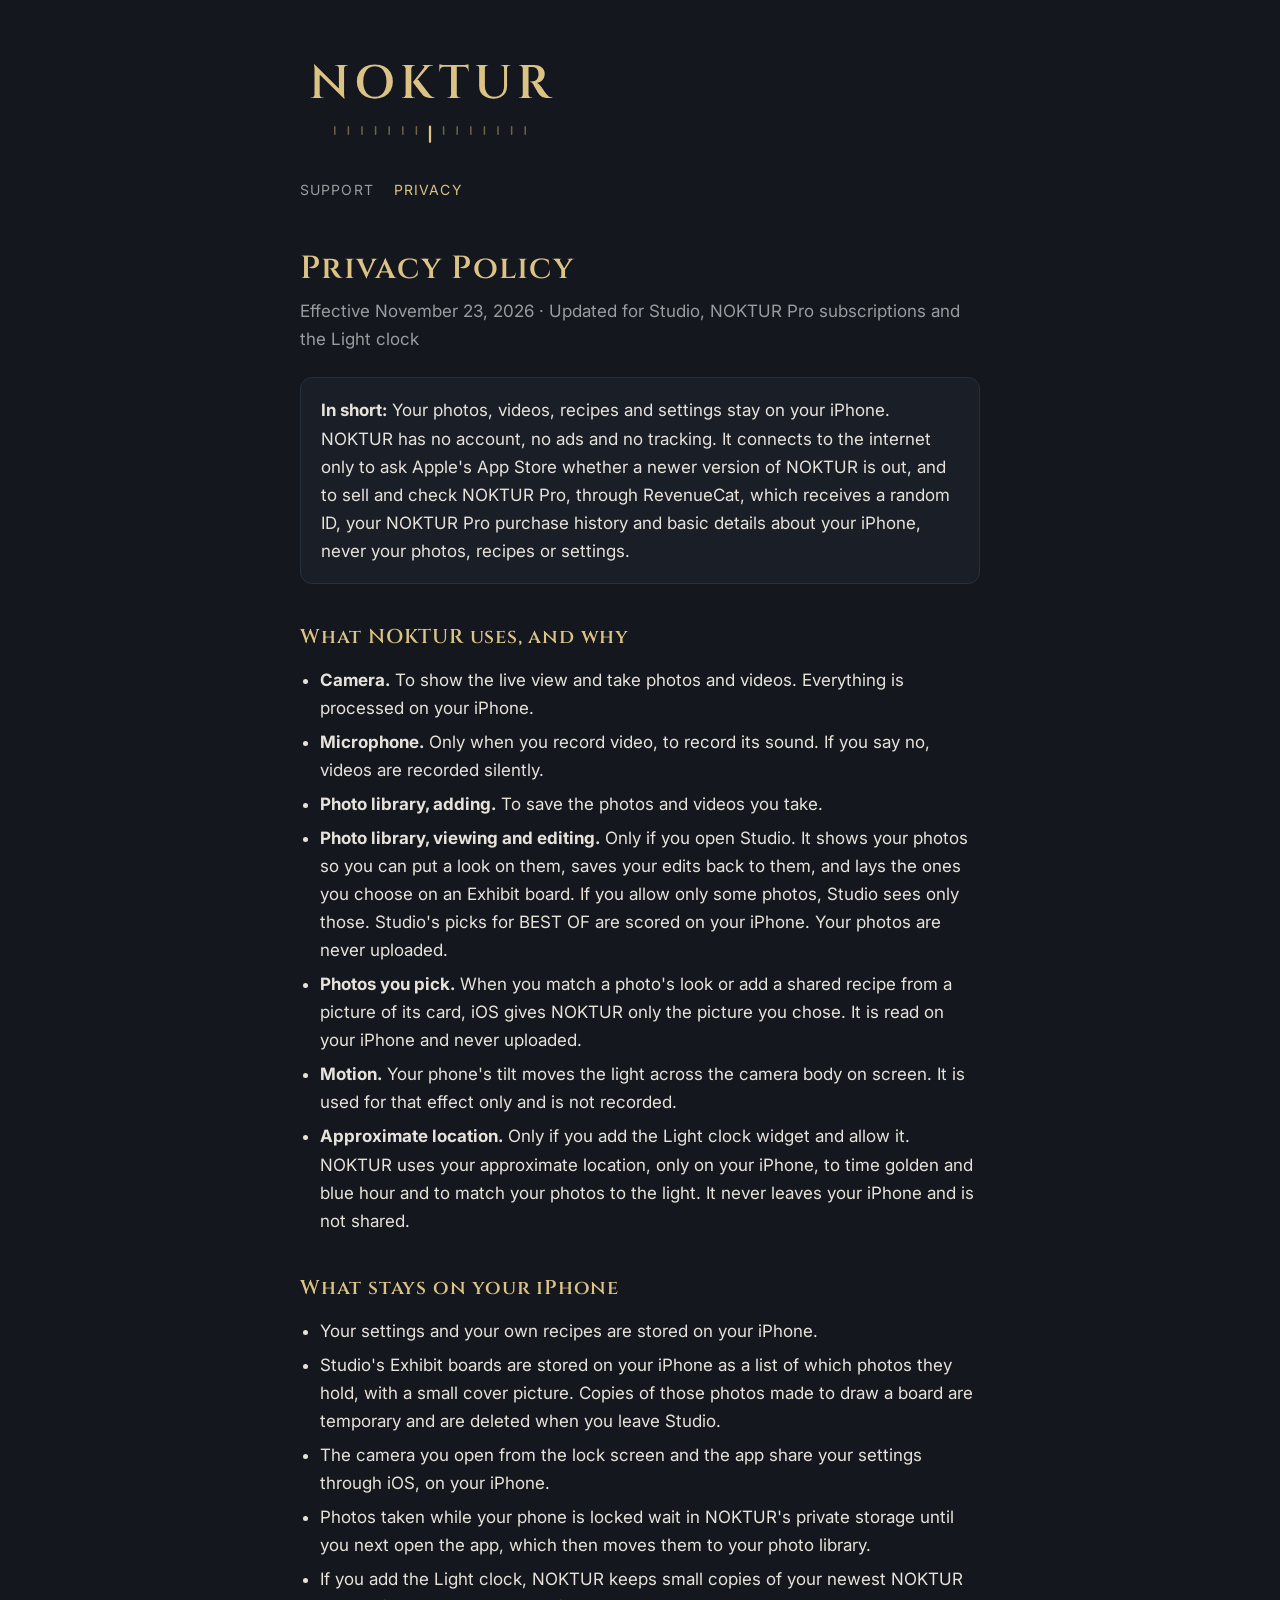
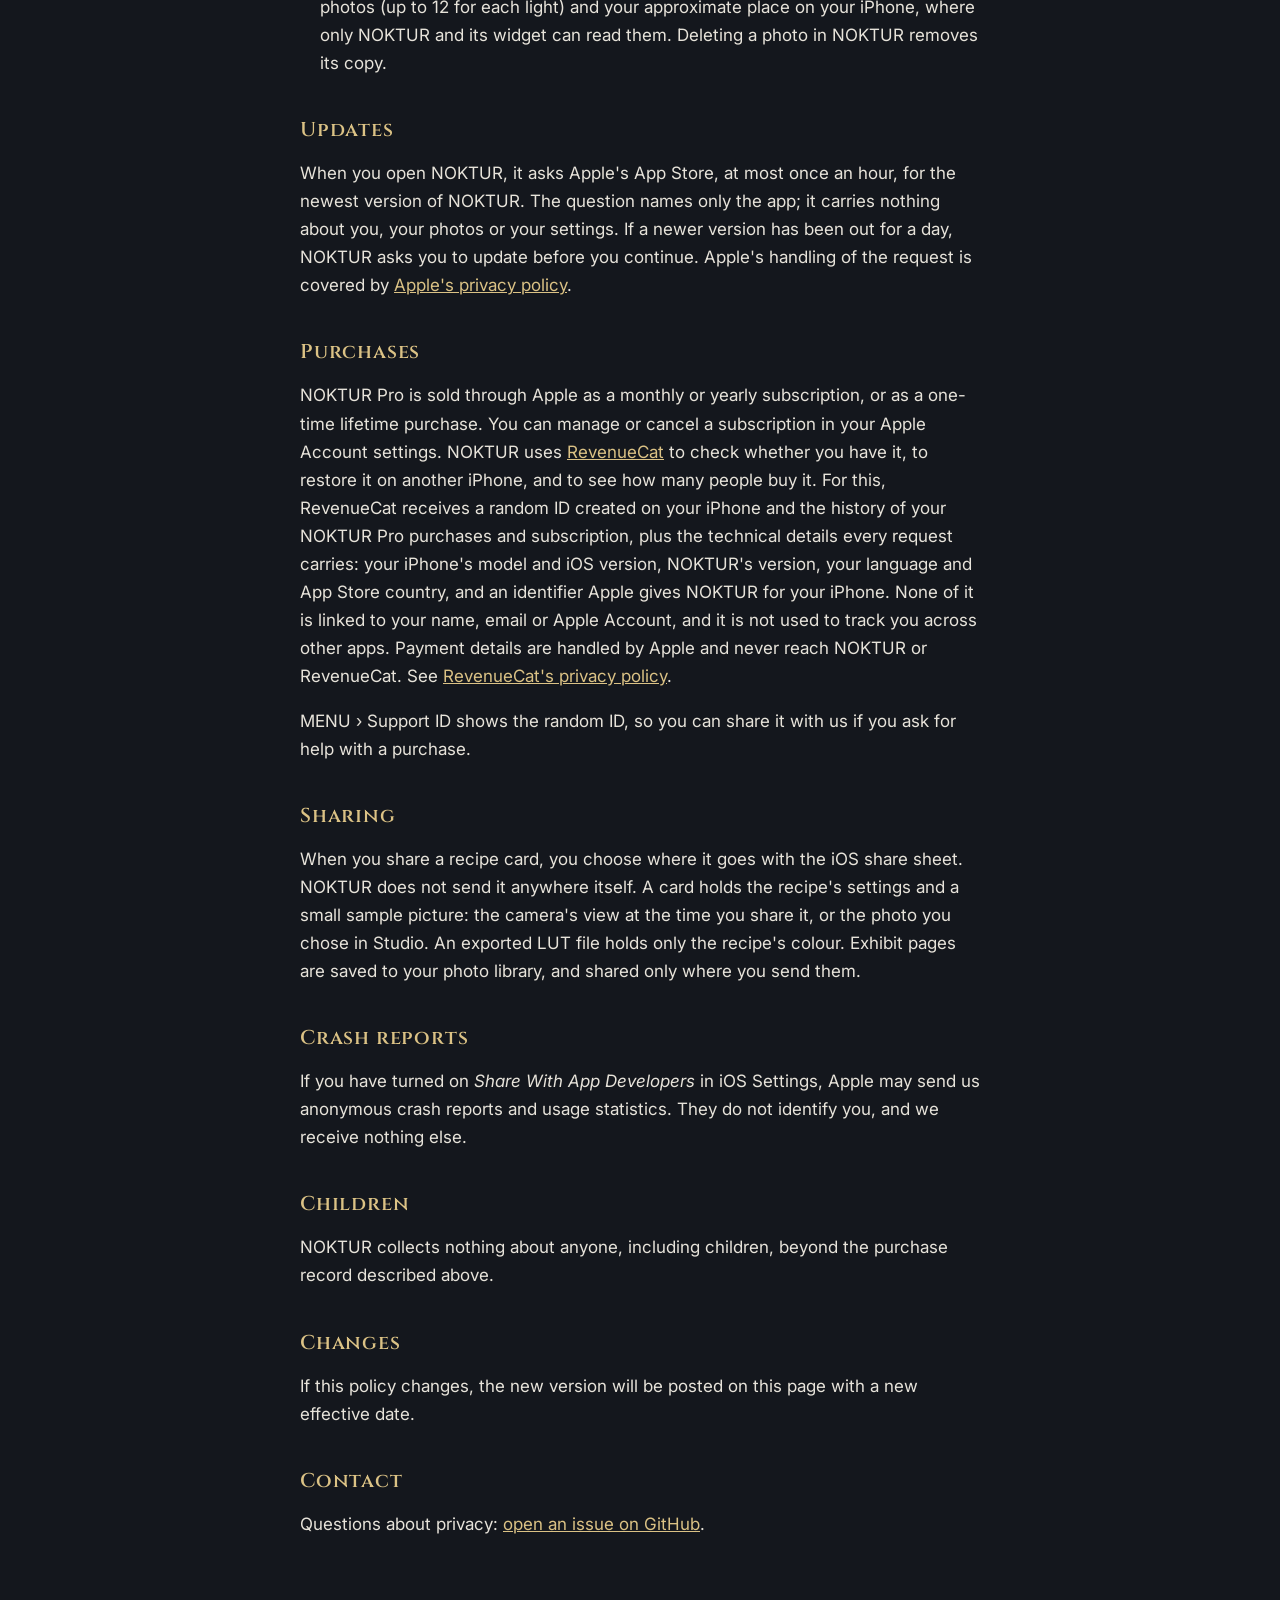
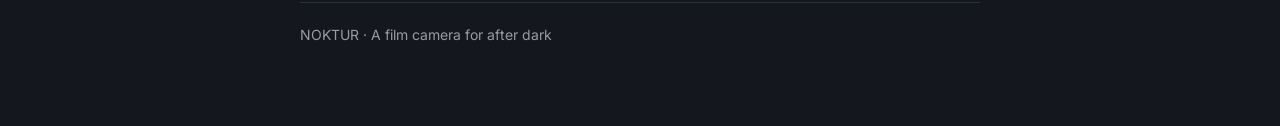
==== commit bdce5037: "privacy: say what the Light clock keeps on your iPhone Co-Authored-By: Claude Opus 5.5 <noreply@anth" ====
--- a/privacy/index.html
+++ b/privacy/index.html
@@ -29,7 +29,7 @@
     <li><strong>Photo library, viewing and editing.</strong> Only if you open Studio. It shows your photos so you can put a look on them, saves your edits back to them, and lays the ones you choose on an Exhibit board. If you allow only some photos, Studio sees only those. Studio's picks for BEST OF are scored on your iPhone. Your photos are never uploaded.</li>
     <li><strong>Photos you pick.</strong> When you match a photo's look or add a shared recipe from a picture of its card, iOS gives NOKTUR only the picture you chose. It is read on your iPhone and never uploaded.</li>
     <li><strong>Motion.</strong> Your phone's tilt moves the light across the camera body on screen. It is used for that effect only and is not recorded.</li>
-    <li><strong>Approximate location.</strong> Only if you add the Light clock widget and allow it. NOKTUR uses your approximate location, only on your iPhone, to time golden and blue hour. It never leaves your iPhone and is not shared.</li>
+    <li><strong>Approximate location.</strong> Only if you add the Light clock widget and allow it. NOKTUR uses your approximate location, only on your iPhone, to time golden and blue hour and to match your photos to the light. It never leaves your iPhone and is not shared.</li>
   </ul>
 
   <h2>What stays on your iPhone</h2>
@@ -38,6 +38,7 @@
     <li>Studio's Exhibit boards are stored on your iPhone as a list of which photos they hold, with a small cover picture. Copies of those photos made to draw a board are temporary and are deleted when you leave Studio.</li>
     <li>The camera you open from the lock screen and the app share your settings through iOS, on your iPhone.</li>
     <li>Photos taken while your phone is locked wait in NOKTUR's private storage until you next open the app, which then moves them to your photo library.</li>
+    <li>If you add the Light clock, NOKTUR keeps small copies of your newest NOKTUR photos (up to 12 for each light) and your approximate place on your iPhone, where only NOKTUR and its widget can read them. Deleting a photo in NOKTUR removes its copy.</li>
   </ul>
 
   <h2>Updates</h2>
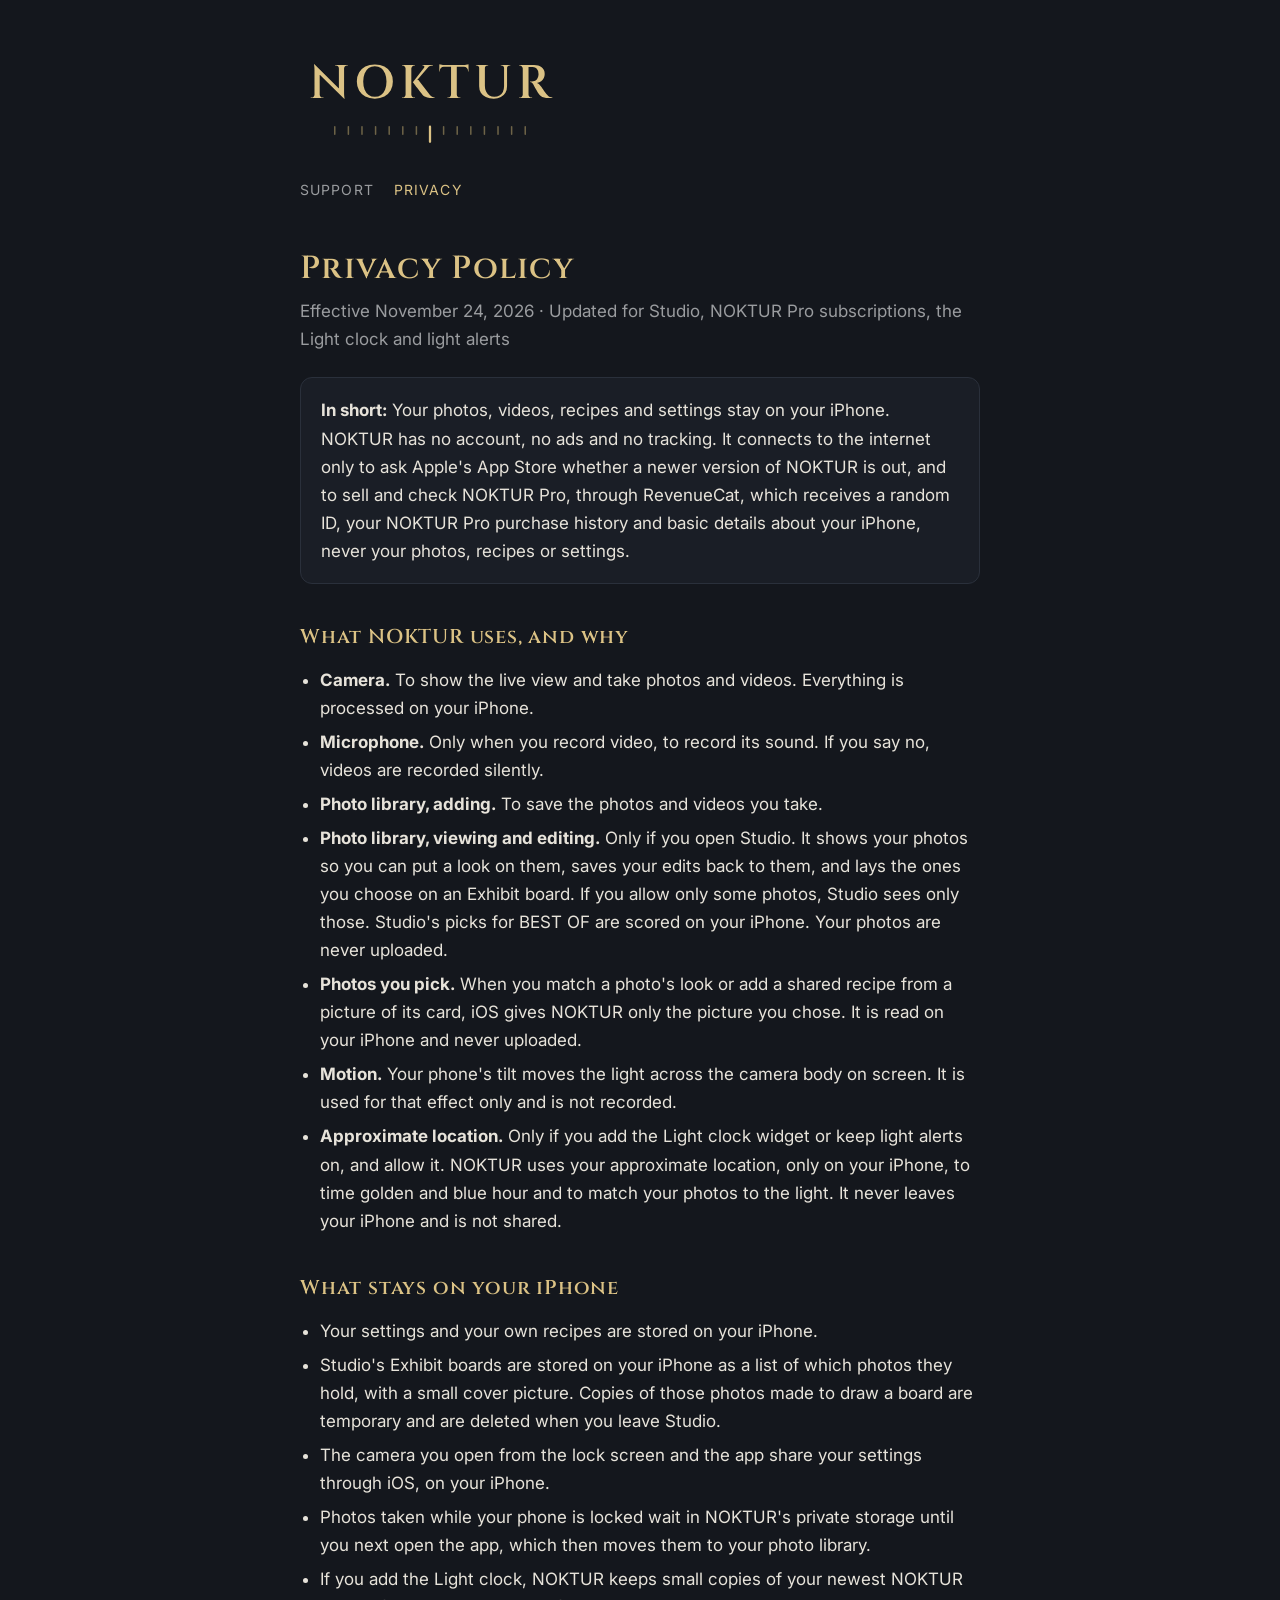
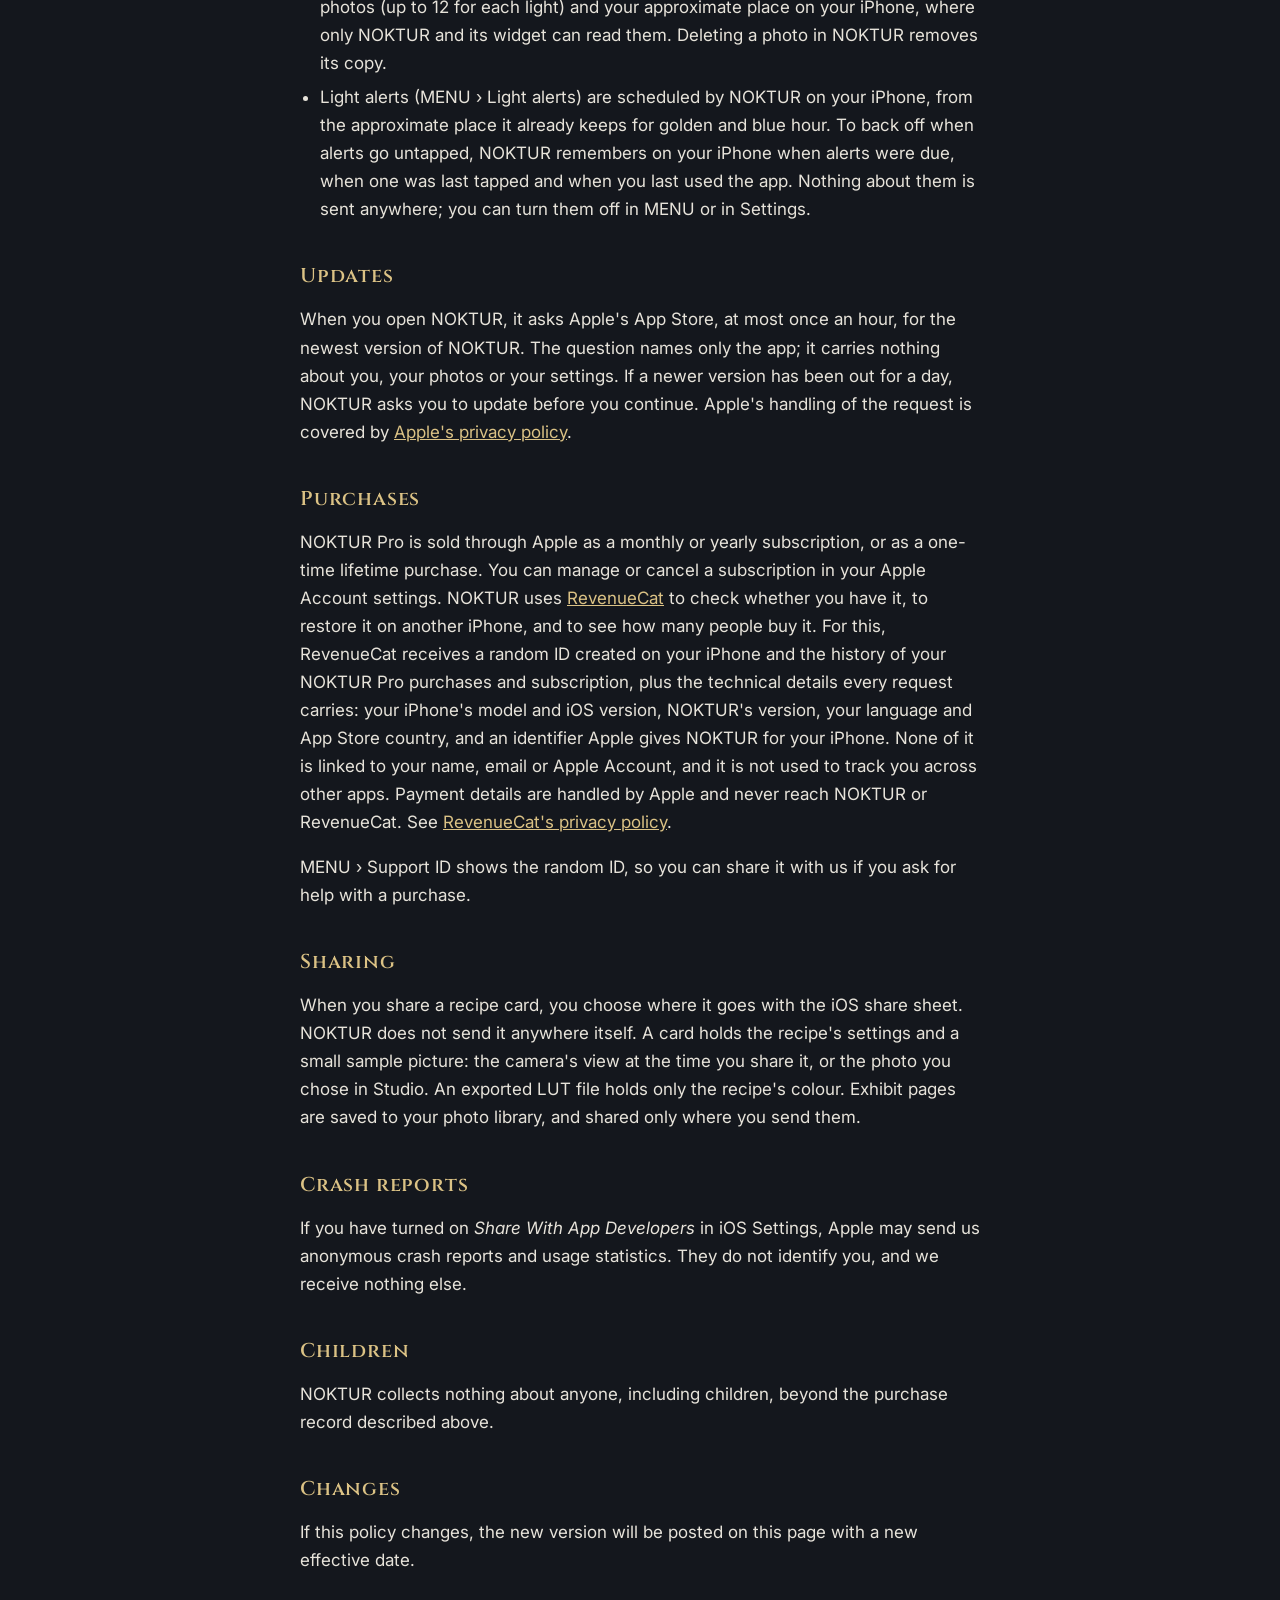
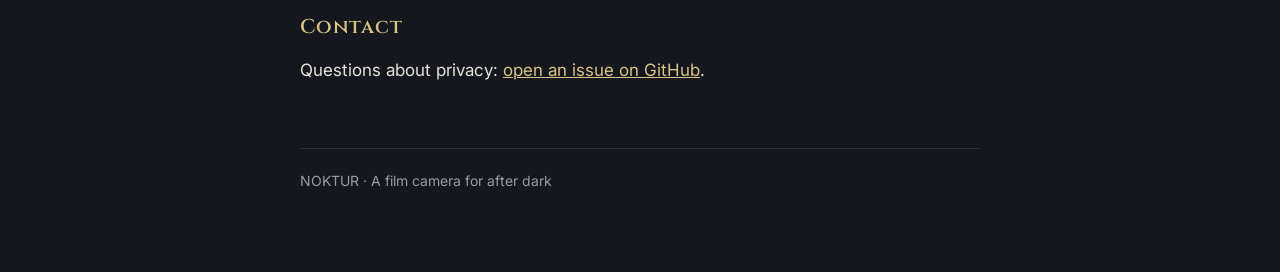
==== commit 50f1f521: "Privacy: light alerts are scheduled on the iPhone, nothing sent Co-Authored-By: Claude Opus 5.5 <nor" ====
--- a/privacy/index.html
+++ b/privacy/index.html
@@ -17,7 +17,7 @@
   </header>
 
   <h1>Privacy Policy</h1>
-  <p class="lede">Effective November 23, 2026 · Updated for Studio, NOKTUR Pro subscriptions and the Light clock</p>
+  <p class="lede">Effective November 24, 2026 · Updated for Studio, NOKTUR Pro subscriptions, the Light clock and light alerts</p>
 
   <div class="card"><p><strong>In short:</strong> Your photos, videos, recipes and settings stay on your iPhone. NOKTUR has no account, no ads and no tracking. It connects to the internet only to ask Apple's App Store whether a newer version of NOKTUR is out, and to sell and check NOKTUR Pro, through RevenueCat, which receives a random ID, your NOKTUR Pro purchase history and basic details about your iPhone, never your photos, recipes or settings.</p></div>
 
@@ -29,7 +29,7 @@
     <li><strong>Photo library, viewing and editing.</strong> Only if you open Studio. It shows your photos so you can put a look on them, saves your edits back to them, and lays the ones you choose on an Exhibit board. If you allow only some photos, Studio sees only those. Studio's picks for BEST OF are scored on your iPhone. Your photos are never uploaded.</li>
     <li><strong>Photos you pick.</strong> When you match a photo's look or add a shared recipe from a picture of its card, iOS gives NOKTUR only the picture you chose. It is read on your iPhone and never uploaded.</li>
     <li><strong>Motion.</strong> Your phone's tilt moves the light across the camera body on screen. It is used for that effect only and is not recorded.</li>
-    <li><strong>Approximate location.</strong> Only if you add the Light clock widget and allow it. NOKTUR uses your approximate location, only on your iPhone, to time golden and blue hour and to match your photos to the light. It never leaves your iPhone and is not shared.</li>
+    <li><strong>Approximate location.</strong> Only if you add the Light clock widget or keep light alerts on, and allow it. NOKTUR uses your approximate location, only on your iPhone, to time golden and blue hour and to match your photos to the light. It never leaves your iPhone and is not shared.</li>
   </ul>
 
   <h2>What stays on your iPhone</h2>
@@ -39,6 +39,7 @@
     <li>The camera you open from the lock screen and the app share your settings through iOS, on your iPhone.</li>
     <li>Photos taken while your phone is locked wait in NOKTUR's private storage until you next open the app, which then moves them to your photo library.</li>
     <li>If you add the Light clock, NOKTUR keeps small copies of your newest NOKTUR photos (up to 12 for each light) and your approximate place on your iPhone, where only NOKTUR and its widget can read them. Deleting a photo in NOKTUR removes its copy.</li>
+    <li>Light alerts (MENU › Light alerts) are scheduled by NOKTUR on your iPhone, from the approximate place it already keeps for golden and blue hour. To back off when alerts go untapped, NOKTUR remembers on your iPhone when alerts were due, when one was last tapped and when you last used the app. Nothing about them is sent anywhere; you can turn them off in MENU or in Settings.</li>
   </ul>
 
   <h2>Updates</h2>
